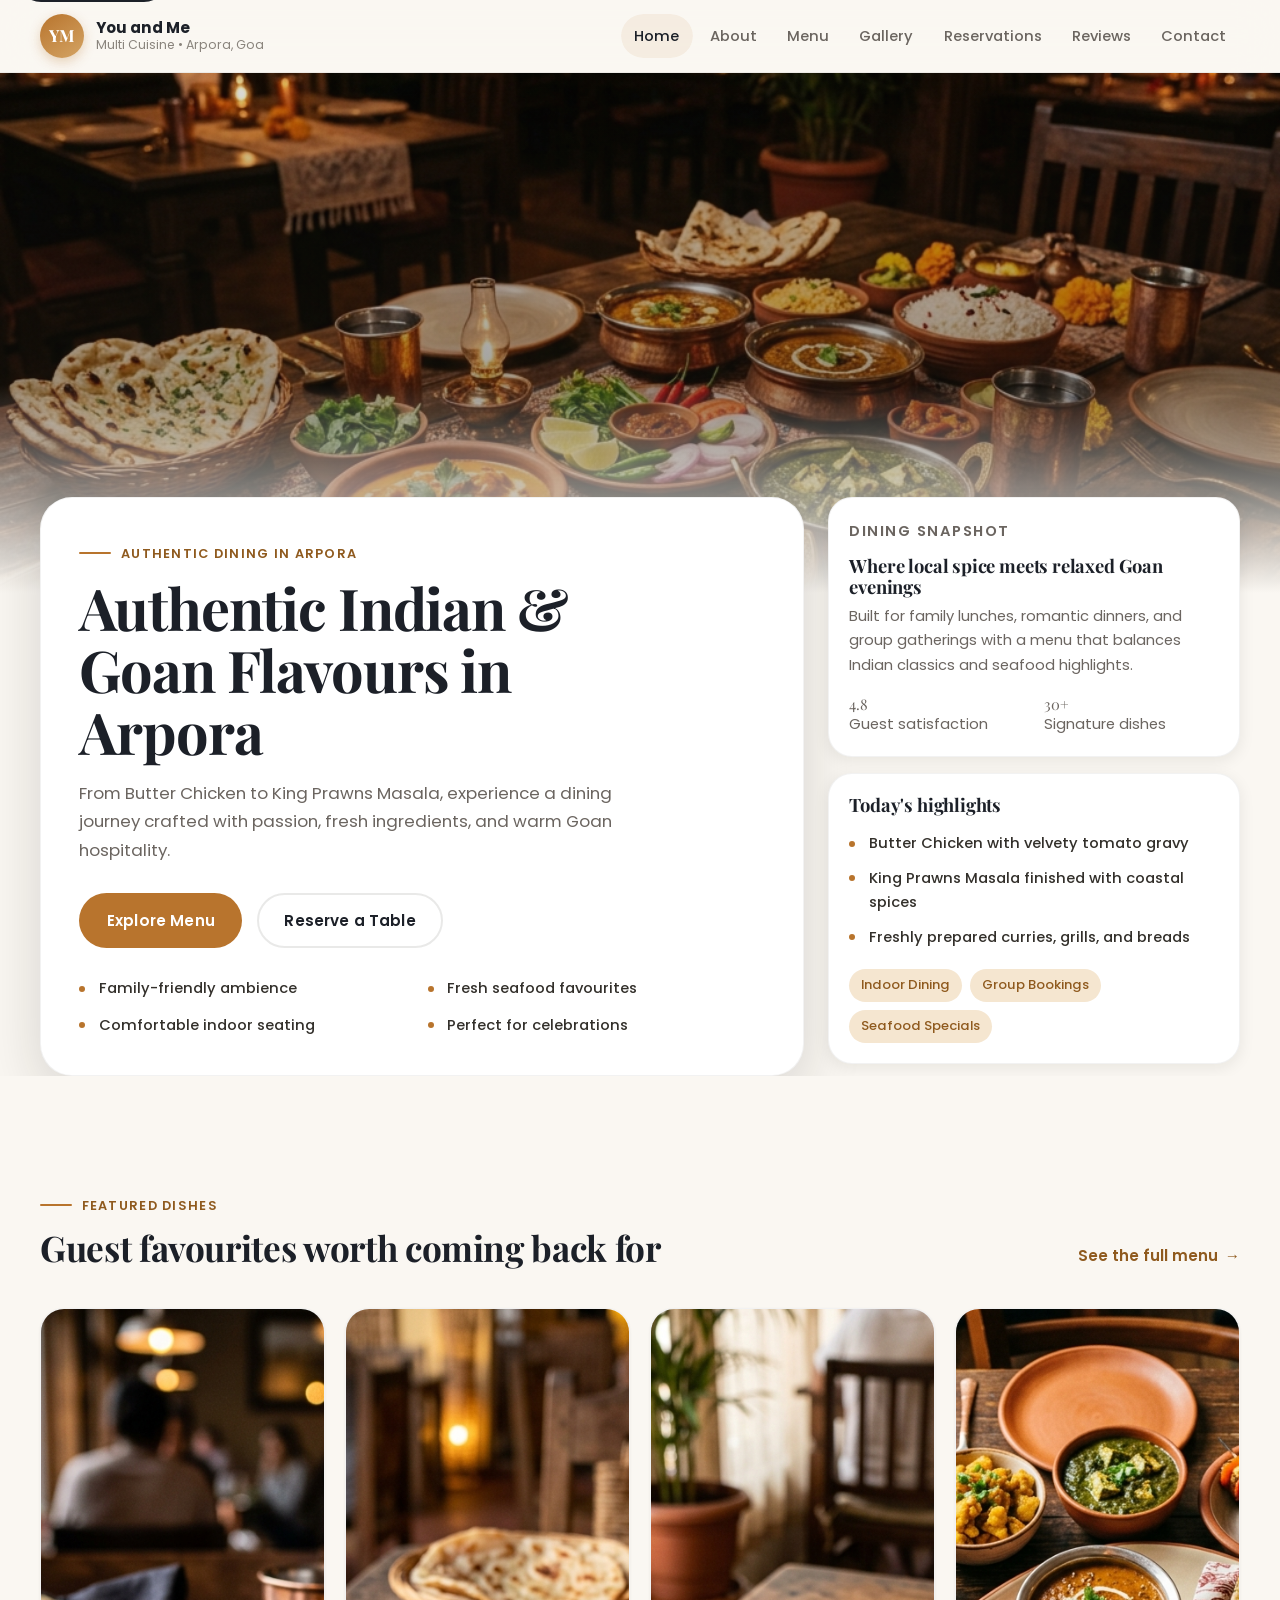
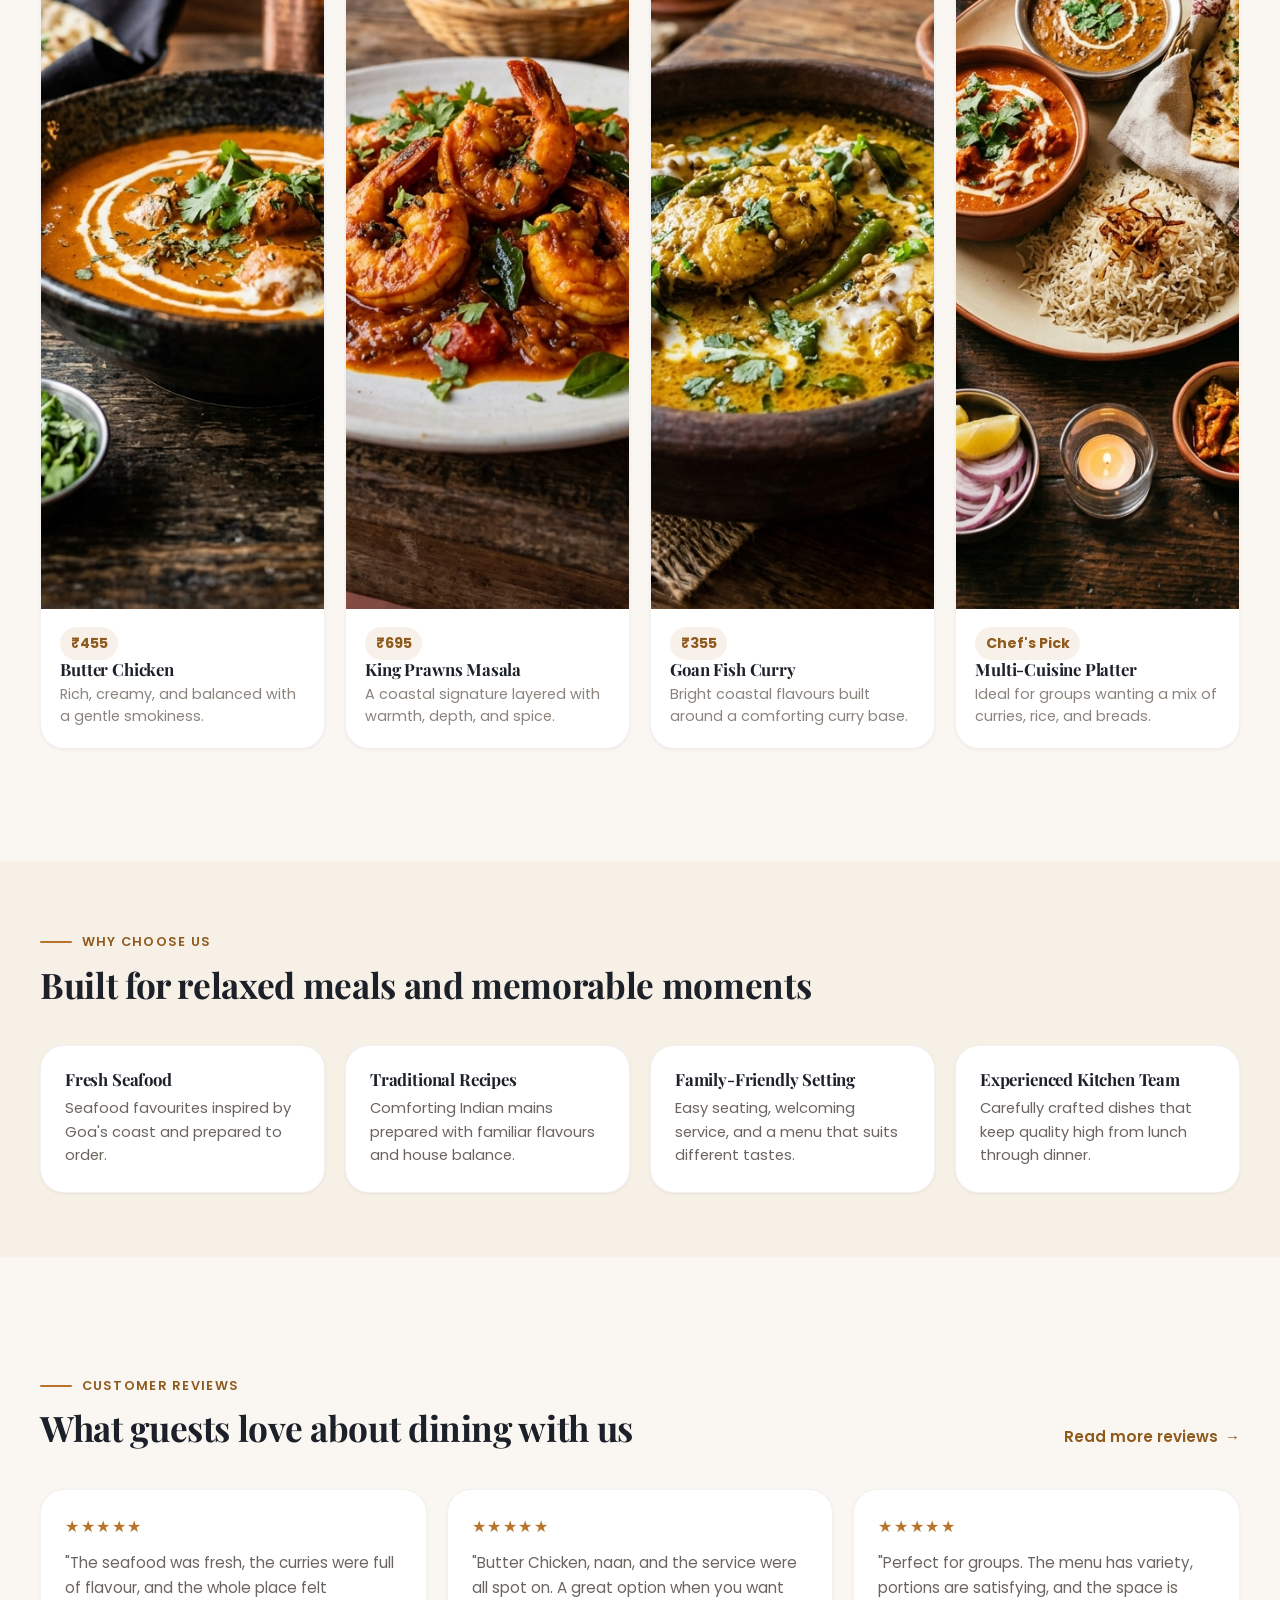
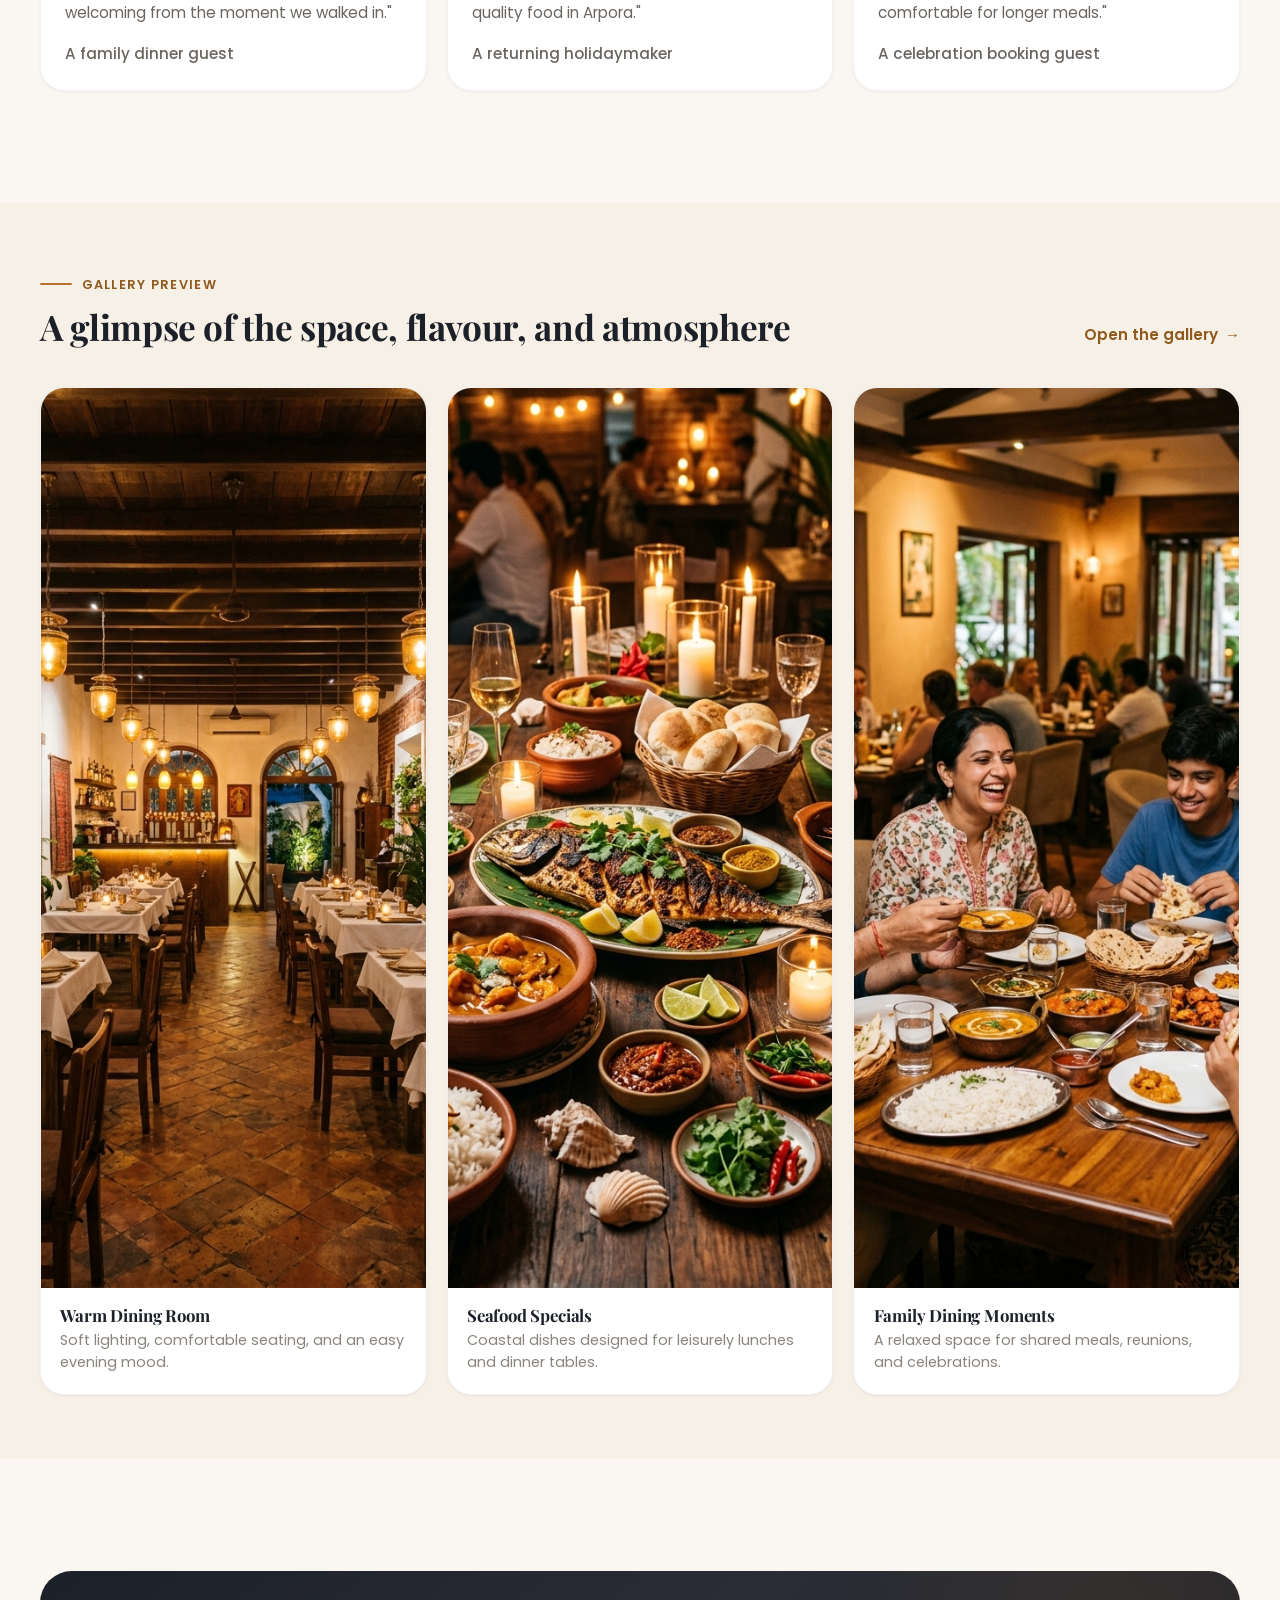
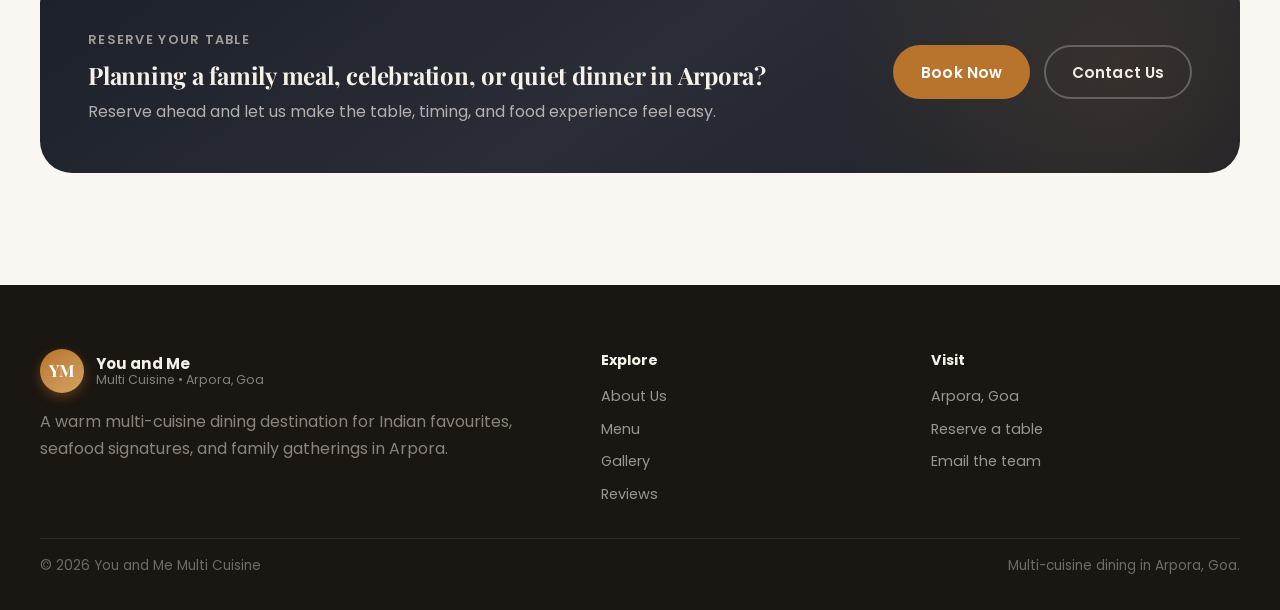
==== index.html @ 346e58ed "push" ====
<!DOCTYPE html>
<html lang="en">
  <head>
    <meta charset="UTF-8" />
    <meta name="viewport" content="width=device-width, initial-scale=1.0" />
    <title>You and Me Multi Cuisine | Authentic Indian &amp; Goan Flavours in Arpora</title>
    <meta
      name="description"
      content="Discover You and Me Multi Cuisine in Arpora, Goa for authentic Indian favourites, Goan seafood specials, family dining, and table reservations."
    />
    <meta
      name="keywords"
      content="You and Me Multi Cuisine, Arpora restaurant, Goa restaurant, Indian food in Arpora, Goan seafood, family dining Goa"
    />
    <link rel="icon" href="assets/favicon.svg" type="image/svg+xml" />
    <link rel="preconnect" href="https://fonts.googleapis.com" />
    <link rel="preconnect" href="https://fonts.gstatic.com" crossorigin />
    <link
      href="https://fonts.googleapis.com/css2?family=Playfair+Display:wght@600;700&family=Poppins:wght@400;500;600;700&display=swap"
      rel="stylesheet"
    />
    <link rel="stylesheet" href="styles.css" />
    <script defer src="script.js"></script>
    <script type="application/ld+json">
      {
        "@context": "https://schema.org",
        "@type": "Restaurant",
        "name": "You and Me Multi Cuisine",
        "servesCuisine": ["Indian", "Goan", "Seafood", "Multi Cuisine"],
        "address": {
          "@type": "PostalAddress",
          "addressLocality": "Arpora",
          "addressRegion": "Goa",
          "addressCountry": "IN"
        },
        "acceptsReservations": true,
        "priceRange": "₹₹",
        "description": "Family-friendly restaurant in Arpora serving Indian classics, Goan seafood, and comforting multi-cuisine favourites."
      }
    </script>
  </head>
  <body class="loading">
    <a class="skip-link" href="#main-content">Skip to content</a>
    <header class="site-header">
      <div class="shell nav-shell">
        <a class="brand" href="index.html" aria-label="You and Me Multi Cuisine home">
          <span class="brand-mark">YM</span>
          <span class="brand-copy">
            <strong>You and Me</strong>
            <small>Multi Cuisine • Arpora, Goa</small>
          </span>
        </a>
        <button
          class="mobile-toggle"
          type="button"
          data-mobile-toggle
          aria-expanded="false"
          aria-controls="site-nav"
        >
          <span></span>
          <span></span>
          <span></span>
          <span class="sr-only">Toggle menu</span>
        </button>
        <nav class="site-nav" id="site-nav" data-site-nav aria-label="Primary">
          <a href="index.html">Home</a>
          <a href="about.html">About</a>
          <a href="menu.html">Menu</a>
          <a href="gallery.html">Gallery</a>
          <a href="reservations.html">Reservations</a>
          <a href="reviews.html">Reviews</a>
          <a href="contact.html">Contact</a>
        </nav>
      </div>
    </header>

    <main id="main-content">
      <section class="hero">
        <div class="hero-bg">
          <img
            src="assets/images/hero-bg.png"
            alt="Beautifully arranged Indian dishes on a warm restaurant table"
            width="1600"
            height="800"
          />
        </div>
        <div class="hero-content">
          <div class="shell hero-grid">
            <div class="hero-panel reveal">
              <div class="hero-copy">
                <p class="eyebrow">Authentic Dining in Arpora</p>
                <h1>Authentic Indian &amp; Goan Flavours in Arpora</h1>
                <p class="lead">
                  From Butter Chicken to King Prawns Masala, experience a dining journey crafted
                  with passion, fresh ingredients, and warm Goan hospitality.
                </p>
                <div class="btn-row hero-actions">
                  <a class="btn" href="menu.html">Explore Menu</a>
                  <a class="btn btn-secondary" href="reservations.html">Reserve a Table</a>
                </div>
                <ul class="hero-points">
                  <li>Family-friendly ambience</li>
                  <li>Fresh seafood favourites</li>
                  <li>Comfortable indoor seating</li>
                  <li>Perfect for celebrations</li>
                </ul>
              </div>
            </div>

            <div class="hero-side">
              <article class="kicker-card reveal">
                <p class="eyebrow">Dining Snapshot</p>
                <h2>Where local spice meets relaxed Goan evenings</h2>
                <p>
                  Built for family lunches, romantic dinners, and group gatherings with a menu that
                  balances Indian classics and seafood highlights.
                </p>
                <div class="kicker-grid" style="margin-top: 1.25rem">
                  <div>
                    <p class="stat-value">4.8</p>
                    <p class="muted">Guest satisfaction</p>
                  </div>
                  <div>
                    <p class="stat-value">30+</p>
                    <p class="muted">Signature dishes</p>
                  </div>
                </div>
              </article>

              <article class="info-card reveal">
                <h2>Today's highlights</h2>
                <ul class="mini-list">
                  <li>Butter Chicken with velvety tomato gravy</li>
                  <li>King Prawns Masala finished with coastal spices</li>
                  <li>Freshly prepared curries, grills, and breads</li>
                </ul>
                <div class="tag-row" style="margin-top: 1.25rem">
                  <span class="tag">Indoor Dining</span>
                  <span class="tag">Group Bookings</span>
                  <span class="tag">Seafood Specials</span>
                </div>
              </article>
            </div>
          </div>
        </div>
      </section>

      <section class="section">
        <div class="shell">
          <div class="section-head">
            <div>
              <p class="eyebrow">Featured Dishes</p>
              <h2>Guest favourites worth coming back for</h2>
            </div>
            <a class="btn-text" href="menu.html">See the full menu</a>
          </div>
          <div class="card-grid four-up">
            <article class="preview-card reveal">
              <img
                src="assets/images/butter-chicken.png"
                alt="Butter Chicken served in a dark bowl with cream garnish"
                width="1200"
                height="900"
              />
              <div class="preview-card-copy">
                <div class="tag-row">
                  <span class="price-tag">₹455</span>
                </div>
                <h3>Butter Chicken</h3>
                <p class="muted">Rich, creamy, and balanced with a gentle smokiness.</p>
              </div>
            </article>
            <article class="preview-card reveal">
              <img
                src="assets/images/king-prawns.png"
                alt="King Prawns Masala on a white ceramic plate"
                width="1200"
                height="900"
                loading="lazy"
              />
              <div class="preview-card-copy">
                <div class="tag-row">
                  <span class="price-tag">₹695</span>
                </div>
                <h3>King Prawns Masala</h3>
                <p class="muted">A coastal signature layered with warmth, depth, and spice.</p>
              </div>
            </article>
            <article class="preview-card reveal">
              <img
                src="assets/images/goan-fish-curry.png"
                alt="Goan Fish Curry in a traditional clay bowl"
                width="1200"
                height="900"
                loading="lazy"
              />
              <div class="preview-card-copy">
                <div class="tag-row">
                  <span class="price-tag">₹355</span>
                </div>
                <h3>Goan Fish Curry</h3>
                <p class="muted">Bright coastal flavours built around a comforting curry base.</p>
              </div>
            </article>
            <article class="preview-card reveal">
              <img
                src="assets/images/chef-special.png"
                alt="Multi-cuisine platter with various curry dishes and naan"
                width="1200"
                height="900"
                loading="lazy"
              />
              <div class="preview-card-copy">
                <div class="tag-row">
                  <span class="price-tag">Chef's Pick</span>
                </div>
                <h3>Multi-Cuisine Platter</h3>
                <p class="muted">Ideal for groups wanting a mix of curries, rice, and breads.</p>
              </div>
            </article>
          </div>
        </div>
      </section>

      <section class="section-tight" style="background: var(--color-surface-warm)">
        <div class="shell">
          <div class="section-head">
            <div>
              <p class="eyebrow">Why Choose Us</p>
              <h2>Built for relaxed meals and memorable moments</h2>
            </div>
          </div>
          <div class="card-grid four-up">
            <article class="feature-card reveal">
              <h3>Fresh Seafood</h3>
              <p>Seafood favourites inspired by Goa's coast and prepared to order.</p>
            </article>
            <article class="feature-card reveal">
              <h3>Traditional Recipes</h3>
              <p>Comforting Indian mains prepared with familiar flavours and house balance.</p>
            </article>
            <article class="feature-card reveal">
              <h3>Family-Friendly Setting</h3>
              <p>Easy seating, welcoming service, and a menu that suits different tastes.</p>
            </article>
            <article class="feature-card reveal">
              <h3>Experienced Kitchen Team</h3>
              <p>Carefully crafted dishes that keep quality high from lunch through dinner.</p>
            </article>
          </div>
        </div>
      </section>

      <section class="section">
        <div class="shell">
          <div class="section-head">
            <div>
              <p class="eyebrow">Customer Reviews</p>
              <h2>What guests love about dining with us</h2>
            </div>
            <a class="btn-text" href="reviews.html">Read more reviews</a>
          </div>
          <div class="review-grid">
            <article class="review-card reveal">
              <div class="review-stars" aria-label="5 out of 5 stars">★★★★★</div>
              <p>
                "The seafood was fresh, the curries were full of flavour, and the whole place felt
                welcoming from the moment we walked in."
              </p>
              <p class="meta-line" style="margin-top: 1rem">A family dinner guest</p>
            </article>
            <article class="review-card reveal">
              <div class="review-stars" aria-label="5 out of 5 stars">★★★★★</div>
              <p>
                "Butter Chicken, naan, and the service were all spot on. A great option when you
                want quality food in Arpora."
              </p>
              <p class="meta-line" style="margin-top: 1rem">A returning holidaymaker</p>
            </article>
            <article class="review-card reveal">
              <div class="review-stars" aria-label="5 out of 5 stars">★★★★★</div>
              <p>
                "Perfect for groups. The menu has variety, portions are satisfying, and the space
                is comfortable for longer meals."
              </p>
              <p class="meta-line" style="margin-top: 1rem">A celebration booking guest</p>
            </article>
          </div>
        </div>
      </section>

      <section class="section-tight" style="background: var(--color-surface-warm)">
        <div class="shell">
          <div class="section-head">
            <div>
              <p class="eyebrow">Gallery Preview</p>
              <h2>A glimpse of the space, flavour, and atmosphere</h2>
            </div>
            <a class="btn-text" href="gallery.html">Open the gallery</a>
          </div>
          <div class="gallery-preview-grid card-grid three-up">
            <article class="preview-card reveal">
              <img
                src="assets/images/dining-room.png"
                alt="Warm restaurant interior with amber lighting"
                width="1200"
                height="900"
                loading="lazy"
              />
              <div class="preview-card-copy">
                <h3>Warm Dining Room</h3>
                <p class="muted">Soft lighting, comfortable seating, and an easy evening mood.</p>
              </div>
            </article>
            <article class="preview-card reveal">
              <img
                src="assets/images/seafood-night.png"
                alt="Luxurious seafood dinner spread"
                width="1200"
                height="900"
                loading="lazy"
              />
              <div class="preview-card-copy">
                <h3>Seafood Specials</h3>
                <p class="muted">Coastal dishes designed for leisurely lunches and dinner tables.</p>
              </div>
            </article>
            <article class="preview-card reveal">
              <img
                src="assets/images/family-table.png"
                alt="Family enjoying a meal together at the restaurant"
                width="1200"
                height="900"
                loading="lazy"
              />
              <div class="preview-card-copy">
                <h3>Family Dining Moments</h3>
                <p class="muted">A relaxed space for shared meals, reunions, and celebrations.</p>
              </div>
            </article>
          </div>
        </div>
      </section>

      <section class="section">
        <div class="shell">
          <div class="cta-banner reveal">
            <div class="cta-layout">
              <div>
                <p class="eyebrow" style="color: rgba(245, 240, 232, 0.6)">Reserve Your Table</p>
                <h2>
                  Planning a family meal, celebration, or quiet dinner in Arpora?
                </h2>
                <p>
                  Reserve ahead and let us make the table, timing, and food experience feel easy.
                </p>
              </div>
              <div class="btn-row">
                <a class="btn" href="reservations.html">Book Now</a>
                <a class="btn btn-secondary" href="contact.html">Contact Us</a>
              </div>
            </div>
          </div>
        </div>
      </section>
    </main>

    <footer class="site-footer">
      <div class="shell">
        <div class="footer-grid">
          <div>
            <a class="brand" href="index.html">
              <span class="brand-mark">YM</span>
              <span class="brand-copy">
                <strong>You and Me</strong>
                <small>Multi Cuisine • Arpora, Goa</small>
              </span>
            </a>
            <p class="muted" style="margin-top: 1rem; max-width: 50ch">
              A warm multi-cuisine dining destination for Indian favourites, seafood signatures,
              and family gatherings in Arpora.
            </p>
          </div>
          <div class="footer-links">
            <strong>Explore</strong>
            <a href="about.html">About Us</a>
            <a href="menu.html">Menu</a>
            <a href="gallery.html">Gallery</a>
            <a href="reviews.html">Reviews</a>
          </div>
          <div class="footer-contact">
            <strong>Visit</strong>
            <a href="contact.html">Arpora, Goa</a>
            <a href="reservations.html">Reserve a table</a>
            <a href="mailto:reservations@youandmemulticuisine.com">Email the team</a>
          </div>
        </div>
        <div class="footer-bottom">
          <span>© <span data-year></span> You and Me Multi Cuisine</span>
          <span>Multi-cuisine dining in Arpora, Goa.</span>
        </div>
      </div>
    </footer>
  </body>
</html>
---- styles.css ----
/* ===================================================================
   You and Me Multi Cuisine — Restaurant Website Styles
   Natural, warm, professional design for a Goan restaurant
   =================================================================== */

:root {
  /* Warm, organic color palette */
  --color-primary: #b8742d;
  --color-primary-deep: #8f5a1e;
  --color-primary-light: #d4a464;
  --color-secondary: #1c2028;
  --color-accent: #f5e6d0;
  --color-background: #faf7f2;
  --color-surface: #ffffff;
  --color-surface-warm: #f7f0e6;
  --color-surface-dark: #1a1611;
  --color-text: #33302b;
  --color-text-light: #6b6560;
  --color-muted: #8a847d;
  --color-border: rgba(45, 40, 35, 0.1);
  --color-border-light: rgba(45, 40, 35, 0.06);

  /* Shadows with warmth */
  --shadow-sm: 0 1px 3px rgba(26, 22, 17, 0.06);
  --shadow-md: 0 4px 16px rgba(26, 22, 17, 0.08);
  --shadow-lg: 0 12px 40px rgba(26, 22, 17, 0.12);
  --shadow-xl: 0 20px 60px rgba(26, 22, 17, 0.16);

  /* Radii — softer, more natural */
  --radius-sm: 10px;
  --radius-md: 16px;
  --radius-lg: 24px;
  --radius-xl: 32px;
  --radius-pill: 999px;

  /* Spacing scale */
  --max-width: 1200px;
  --space-xs: 0.25rem;
  --space-sm: 0.5rem;
  --space-md: 1rem;
  --space-lg: 1.5rem;
  --space-xl: 2rem;
  --space-2xl: 3rem;
  --space-3xl: 4rem;
  --space-4xl: 5.5rem;
  --space-5xl: 7rem;

  --transition: 200ms ease;
  --transition-slow: 350ms ease;
}

/* ===================== RESET ===================== */
*,
*::before,
*::after {
  box-sizing: border-box;
}

html {
  scroll-behavior: smooth;
}

body {
  margin: 0;
  min-height: 100dvh;
  background: var(--color-background);
  color: var(--color-text);
  font-family: "Poppins", sans-serif;
  font-size: 16px;
  line-height: 1.65;
  -webkit-font-smoothing: antialiased;
  transition: opacity 300ms ease, transform 300ms ease;
}

body.loading {
  opacity: 0;
  transform: translateY(6px);
}

body.nav-open {
  overflow: hidden;
}

img {
  display: block;
  max-width: 100%;
}

a {
  color: inherit;
  text-decoration: none;
}

button,
input,
select,
textarea {
  font: inherit;
}

button {
  border: 0;
  background: none;
  cursor: pointer;
}

textarea {
  resize: vertical;
}

h1, h2, h3, h4, h5, h6 {
  margin: 0;
  font-family: "Playfair Display", serif;
  line-height: 1.15;
  letter-spacing: -0.01em;
  color: var(--color-secondary);
}

p {
  margin: 0;
}

:focus-visible {
  outline: 2px solid var(--color-primary);
  outline-offset: 3px;
}

/* ===================== UTILITIES ===================== */
.skip-link {
  position: absolute;
  top: -3rem;
  left: 1rem;
  z-index: 2000;
  padding: 0.75rem 1rem;
  border-radius: var(--radius-pill);
  background: var(--color-secondary);
  color: #fff;
  transition: top var(--transition);
}

.skip-link:focus {
  top: 1rem;
}

.shell {
  width: min(calc(100% - 2.5rem), var(--max-width));
  margin: 0 auto;
}

.section {
  padding: var(--space-5xl) 0;
}

.section-tight {
  padding: var(--space-3xl) 0;
}

/* Alternate warm background for rhythm */
.section-warm {
  background: var(--color-surface-warm);
}

.section-dark {
  background: var(--color-surface-dark);
  color: #f0ebe4;
}

.section-dark h2,
.section-dark h3 {
  color: #f5f0e8;
}

.section-dark .muted {
  color: rgba(240, 235, 228, 0.65);
}

.section-head {
  display: flex;
  align-items: end;
  justify-content: space-between;
  gap: 1rem;
  margin-bottom: 2.5rem;
}

.section-head h2,
.section-head h1,
.section-head h3 {
  font-size: clamp(1.6rem, 3vw, 2.2rem);
}

.muted {
  color: var(--color-muted);
}

.sr-only {
  position: absolute;
  width: 1px;
  height: 1px;
  padding: 0;
  margin: -1px;
  overflow: hidden;
  clip: rect(0, 0, 0, 0);
  white-space: nowrap;
  border: 0;
}

/* ===================== EYEBROW ===================== */
.eyebrow {
  display: inline-block;
  margin: 0 0 0.75rem;
  color: var(--color-primary-deep);
  font-family: "Poppins", sans-serif;
  font-size: 0.8rem;
  font-weight: 600;
  letter-spacing: 0.1em;
  text-transform: uppercase;
}

/* Only hero and section heads get the line */
.hero-copy .eyebrow,
.page-copy .eyebrow,
.section-head .eyebrow {
  display: inline-flex;
  align-items: center;
  gap: 0.6rem;
}

.hero-copy .eyebrow::before,
.page-copy .eyebrow::before,
.section-head .eyebrow::before {
  content: "";
  width: 2rem;
  height: 2px;
  background: var(--color-primary);
  border-radius: 2px;
}

/* ===================== BUTTONS ===================== */
.btn-row {
  display: flex;
  flex-wrap: wrap;
  gap: 0.9rem;
}

.btn {
  display: inline-flex;
  align-items: center;
  justify-content: center;
  min-height: 48px;
  padding: 0.8rem 1.6rem;
  border: 2px solid transparent;
  border-radius: var(--radius-pill);
  background: var(--color-primary);
  color: #fff;
  font-weight: 600;
  font-size: 0.95rem;
  letter-spacing: 0.01em;
  position: relative;
  overflow: hidden;
  transition:
    transform var(--transition),
    background var(--transition),
    border-color var(--transition),
    box-shadow var(--transition);
}

.btn::after {
  content: '';
  position: absolute;
  top: 50%;
  left: 50%;
  width: 300%;
  height: 300%;
  background: rgba(255, 255, 255, 0.2);
  transform: translate(-50%, -50%) scale(0);
  border-radius: 50%;
  transition: transform 0.5s ease;
}

.btn:hover::after,
.btn:focus-visible::after {
  transform: translate(-50%, -50%) scale(1);
}

.btn:hover,
.btn:focus-visible {
  transform: translateY(-3px) scale(1.02);
  background: var(--color-primary-deep);
  box-shadow: 0 8px 24px rgba(184, 116, 45, 0.4);
}

.btn-secondary {
  background: transparent;
  color: var(--color-secondary);
  border-color: var(--color-border);
}

.btn-secondary:hover,
.btn-secondary:focus-visible {
  background: var(--color-surface);
  border-color: var(--color-primary-light);
  box-shadow: var(--shadow-md);
}

/* Dark-section button variant */
.section-dark .btn-secondary,
.cta-banner .btn-secondary {
  border-color: rgba(255, 255, 255, 0.25);
  color: #f0ebe4;
}

.cta-banner .btn-secondary:hover {
  background: rgba(255, 255, 255, 0.1);
  border-color: rgba(255, 255, 255, 0.4);
}

.btn-text {
  display: inline-flex;
  align-items: center;
  gap: 0.4rem;
  color: var(--color-primary-deep);
  font-weight: 600;
  font-size: 0.95rem;
}

.btn-text::after {
  content: "→";
  transition: transform var(--transition);
}

.btn-text:hover::after,
.btn-text:focus-visible::after {
  transform: translateX(4px);
}

/* ===================== CARDS ===================== */
/* Clean white card — used by default */
.card {
  border: 1px solid var(--color-border-light);
  border-radius: var(--radius-lg);
  background: var(--color-surface);
  box-shadow: var(--shadow-sm);
  transition: box-shadow var(--transition-slow), transform var(--transition);
}

.card:hover {
  box-shadow: var(--shadow-md);
}

/* Glass card — only for hero side, CTA, and special sections */
.glass-card {
  border: 1px solid rgba(255, 255, 255, 0.5);
  border-radius: var(--radius-lg);
  background: rgba(255, 255, 255, 0.7);
  backdrop-filter: blur(12px);
  box-shadow: var(--shadow-sm);
}

/* ===================== HEADER ===================== */
.site-header {
  position: sticky;
  top: 0;
  z-index: 1000;
  border-bottom: 1px solid var(--color-border-light);
  background: rgba(250, 247, 242, 0.88);
  backdrop-filter: blur(20px);
}

.nav-shell {
  display: flex;
  align-items: center;
  justify-content: space-between;
  gap: 1rem;
  min-height: 72px;
}

.brand {
  display: inline-flex;
  align-items: center;
  gap: 0.75rem;
}

@keyframes floatMark {
  0%, 100% { transform: translateY(0) rotate(0deg); }
  50% { transform: translateY(-3px) rotate(3deg); }
}

.brand-mark {
  display: grid;
  place-items: center;
  width: 2.75rem;
  height: 2.75rem;
  border-radius: 50%;
  background: linear-gradient(145deg, var(--color-primary), var(--color-primary-light));
  color: #fff;
  font-family: "Playfair Display", serif;
  font-size: 1.05rem;
  font-weight: 700;
  box-shadow: 0 4px 12px rgba(184, 116, 45, 0.3);
  transition: transform 0.4s cubic-bezier(0.175, 0.885, 0.32, 1.275);
}

.brand:hover .brand-mark {
  transform: scale(1.1) rotate(-5deg);
  animation: floatMark 2s ease-in-out infinite 0.4s;
}

.brand-copy {
  display: flex;
  flex-direction: column;
  line-height: 1.2;
}

.brand-copy strong {
  font-size: 0.95rem;
  color: var(--color-secondary);
}

.brand-copy small {
  color: var(--color-muted);
  font-size: 0.78rem;
}

.site-nav {
  display: flex;
  align-items: center;
  gap: 0.2rem;
}

.site-nav a {
  position: relative;
  min-height: 40px;
  padding: 0.6rem 0.85rem;
  border-radius: var(--radius-pill);
  color: var(--color-text-light);
  font-size: 0.92rem;
  font-weight: 500;
  transition:
    color var(--transition),
    background var(--transition);
  overflow: hidden;
  z-index: 1;
}

.site-nav a::before {
  content: '';
  position: absolute;
  bottom: 0;
  left: 0;
  width: 100%;
  height: 100%;
  background: rgba(184, 116, 45, 0.08);
  transform: scaleY(0);
  transform-origin: bottom;
  transition: transform 0.3s ease;
  z-index: -1;
  border-radius: var(--radius-pill);
}

.site-nav a:hover::before,
.site-nav a:focus-visible::before,
.site-nav a[aria-current="page"]::before {
  transform: scaleY(1);
}

.site-nav a:hover,
.site-nav a:focus-visible,
.site-nav a[aria-current="page"] {
  color: var(--color-secondary);
}

.mobile-toggle {
  display: none;
  flex-direction: column;
  justify-content: center;
  gap: 0.25rem;
  width: 44px;
  height: 44px;
  padding: 0.7rem;
  border-radius: var(--radius-sm);
  background: transparent;
}

.mobile-toggle span {
  display: block;
  width: 100%;
  height: 2px;
  border-radius: 999px;
  background: var(--color-secondary);
  transition: transform var(--transition), opacity var(--transition);
}

/* ===================== HERO ===================== */
.hero {
  position: relative;
  padding: 0;
  overflow: hidden;
}

@keyframes slowZoom {
  0% { transform: scale(1); }
  100% { transform: scale(1.15); }
}

.hero-bg {
  position: relative;
  width: 100%;
  height: clamp(340px, 50vw, 520px);
  overflow: hidden;
}

.hero-bg img {
  width: 100%;
  height: 100%;
  object-fit: cover;
  animation: slowZoom 25s infinite alternate ease-in-out;
}

.hero-bg::after {
  content: "";
  position: absolute;
  inset: 0;
  background: linear-gradient(
    to bottom,
    rgba(26, 22, 17, 0.15) 0%,
    rgba(26, 22, 17, 0.4) 60%,
    rgba(250, 247, 242, 1) 100%
  );
}

.hero-content {
  position: relative;
  z-index: 2;
  margin-top: -6rem;
}

.hero-grid {
  display: grid;
  grid-template-columns: minmax(0, 1.3fr) minmax(300px, 0.7fr);
  gap: 1.5rem;
  align-items: start;
}

.hero-panel {
  background: var(--color-surface);
  border-radius: var(--radius-xl);
  padding: clamp(1.5rem, 3vw, 2.5rem);
  box-shadow: var(--shadow-xl);
  border: 1px solid var(--color-border-light);
}

.hero-copy h1 {
  max-width: 14ch;
  font-size: clamp(2.4rem, 4.5vw, 3.8rem);
  line-height: 1.08;
  letter-spacing: -0.02em;
}

.hero-copy .lead {
  max-width: 52ch;
  margin-top: 1rem;
  color: var(--color-text-light);
  font-size: 1.05rem;
  line-height: 1.7;
}

.hero-actions {
  margin-top: 1.8rem;
}

.hero-points {
  display: grid;
  grid-template-columns: repeat(2, minmax(0, 1fr));
  gap: 0.75rem;
  padding: 0;
  margin: 1.8rem 0 0;
  list-style: none;
}

.hero-points li {
  position: relative;
  padding-left: 1.2rem;
  color: var(--color-text);
  font-size: 0.92rem;
  font-weight: 500;
}

.hero-points li::before {
  content: "";
  position: absolute;
  top: 0.6rem;
  left: 0;
  width: 6px;
  height: 6px;
  border-radius: 50%;
  background: var(--color-primary);
}

.hero-side {
  display: grid;
  gap: 1rem;
}

.kicker-card,
.info-card {
  padding: 1.25rem;
  border-radius: var(--radius-lg);
  background: var(--color-surface);
  border: 1px solid var(--color-border-light);
  box-shadow: var(--shadow-md);
}

.kicker-card h2,
.info-card h2 {
  font-size: 1.15rem;
  margin-bottom: 0.4rem;
}

.kicker-card p,
.info-card p {
  color: var(--color-text-light);
  font-size: 0.92rem;
}

.kicker-grid {
  display: grid;
  grid-template-columns: repeat(2, minmax(0, 1fr));
  gap: 0.75rem;
}

.stat-value {
  margin: 0;
  font-family: "Playfair Display", serif;
  font-size: clamp(2rem, 3.5vw, 2.8rem);
  line-height: 1;
  color: var(--color-primary-deep);
}

.mini-list {
  display: grid;
  gap: 0.65rem;
  padding: 0;
  margin: 1rem 0 0;
  list-style: none;
}

.mini-list li {
  position: relative;
  padding-left: 1.2rem;
  color: var(--color-text);
  font-size: 0.92rem;
  font-weight: 500;
}

.mini-list li::before {
  content: "";
  position: absolute;
  top: 0.6rem;
  left: 0;
  width: 6px;
  height: 6px;
  border-radius: 50%;
  background: var(--color-primary);
}

.tag-row {
  display: flex;
  flex-wrap: wrap;
  gap: 0.5rem;
}

.tag {
  display: inline-flex;
  align-items: center;
  padding: 0.35rem 0.75rem;
  border-radius: var(--radius-pill);
  background: var(--color-accent);
  color: var(--color-primary-deep);
  font-size: 0.82rem;
  font-weight: 500;
}

/* ===================== PAGE HERO ===================== */
.page-hero {
  padding: 2rem 0 1.5rem;
}

.page-hero-panel {
  padding: clamp(1.8rem, 3vw, 2.5rem);
  border-radius: var(--radius-xl);
  background: linear-gradient(
    135deg,
    var(--color-surface-warm) 0%,
    var(--color-accent) 100%
  );
  border: 1px solid var(--color-border-light);
}

.page-copy h1,
.hero-copy h1 {
  font-family: "Playfair Display", serif;
}

.page-copy h1 {
  font-size: clamp(1.8rem, 4vw, 2.8rem);
  max-width: 22ch;
}

.page-copy .lead {
  color: var(--color-text-light);
  line-height: 1.7;
}

/* ===================== GRIDS ===================== */
.card-grid,
.review-grid,
.gallery-grid,
.stats-grid,
.menu-grid,
.detail-grid,
.category-grid,
.highlights-grid,
.contact-grid,
.kicker-grid,
.footer-grid {
  display: grid;
  gap: 1.25rem;
}

.card-grid.three-up,
.review-grid,
.gallery-preview-grid,
.contact-grid {
  grid-template-columns: repeat(3, minmax(0, 1fr));
}

.card-grid.four-up,
.stats-grid {
  grid-template-columns: repeat(4, minmax(0, 1fr));
}

.menu-grid {
  grid-template-columns: repeat(2, minmax(0, 1fr));
}

.detail-grid {
  grid-template-columns: repeat(2, minmax(0, 1fr));
}

.gallery-grid {
  grid-template-columns: repeat(12, minmax(0, 1fr));
  grid-auto-flow: dense;
}

/* ===================== PREVIEW CARDS ===================== */
.preview-card {
  overflow: hidden;
  border-radius: var(--radius-lg);
  background: var(--color-surface);
  border: 1px solid var(--color-border-light);
  box-shadow: var(--shadow-sm);
  transition: box-shadow 0.4s cubic-bezier(0.175, 0.885, 0.32, 1.275), transform 0.4s cubic-bezier(0.175, 0.885, 0.32, 1.275);
}

.preview-card:hover {
  box-shadow: var(--shadow-xl);
  transform: translateY(-8px) scale(1.02);
}

.preview-card img {
  aspect-ratio: 4 / 3;
  object-fit: cover;
  transition: transform 400ms ease;
}

.preview-card:hover img {
  transform: scale(1.04);
}

.preview-card-copy {
  padding: 1.1rem 1.2rem 1.3rem;
}

.preview-card-copy h3 {
  font-size: 1.05rem;
  margin-bottom: 0.3rem;
}

.preview-card-copy .muted {
  font-size: 0.9rem;
  line-height: 1.5;
}

.price-tag {
  display: inline-flex;
  align-items: center;
  padding: 0.3rem 0.65rem;
  border-radius: var(--radius-pill);
  background: rgba(184, 116, 45, 0.1);
  color: var(--color-primary-deep);
  font-size: 0.88rem;
  font-weight: 700;
}

/* ===================== FEATURE CARDS ===================== */
.feature-card {
  padding: 1.5rem;
  border-radius: var(--radius-lg);
  background: var(--color-surface);
  border: 1px solid var(--color-border-light);
  box-shadow: var(--shadow-sm);
  transition: box-shadow 0.4s ease, transform 0.4s ease;
}

.feature-card:hover {
  box-shadow: var(--shadow-lg);
  transform: translateY(-5px);
}

.feature-card h3 {
  font-size: 1.05rem;
  margin-bottom: 0.5rem;
}

.feature-card p {
  margin: 0;
  color: var(--color-text-light);
  font-size: 0.92rem;
  line-height: 1.6;
}

/* ===================== REVIEW CARDS ===================== */
.review-card {
  padding: 1.5rem;
  border-radius: var(--radius-lg);
  background: var(--color-surface);
  border: 1px solid var(--color-border-light);
  box-shadow: var(--shadow-sm);
}

.review-card p {
  margin: 0;
  color: var(--color-text-light);
  font-size: 0.95rem;
  line-height: 1.65;
}

.review-stars {
  margin-bottom: 0.6rem;
  color: var(--color-primary);
  font-size: 1rem;
  letter-spacing: 0.1em;
}

.meta-line {
  color: var(--color-muted);
  font-size: 0.85rem;
  font-weight: 500;
}

/* Quote card for reviews page */
.quote-card {
  padding: 1.5rem;
  border-radius: var(--radius-lg);
  background: var(--color-surface);
  border: 1px solid var(--color-border-light);
  box-shadow: var(--shadow-sm);
}

.quote-card h3 {
  font-size: 1.05rem;
  margin-bottom: 0.5rem;
}

.quote-card p {
  margin: 0;
  color: var(--color-text-light);
  font-size: 0.93rem;
  line-height: 1.65;
}

.quote-mark {
  display: inline-block;
  margin-bottom: 0.5rem;
  color: var(--color-primary);
  font-family: "Playfair Display", serif;
  font-size: 2.2rem;
  line-height: 0.9;
}

/* ===================== STAT CARDS ===================== */
.stat-card {
  padding: 1.5rem;
  border-radius: var(--radius-lg);
  background: var(--color-surface);
  border: 1px solid var(--color-border-light);
  box-shadow: var(--shadow-sm);
}

.stat-card p {
  margin: 0;
  color: var(--color-text-light);
  font-size: 0.92rem;
}

/* ===================== CATEGORY / BOOKING / CONTACT CARDS ===================== */
.category-card,
.booking-card,
.contact-card {
  padding: 1.5rem;
  border-radius: var(--radius-lg);
  background: var(--color-surface);
  border: 1px solid var(--color-border-light);
  box-shadow: var(--shadow-sm);
}

.category-card h3,
.booking-card h3,
.contact-card h3 {
  font-size: 1.05rem;
  margin-bottom: 0.5rem;
}

.category-card p,
.booking-card p,
.contact-card p {
  margin: 0;
  color: var(--color-text-light);
  font-size: 0.92rem;
  line-height: 1.6;
}

/* ===================== GALLERY ===================== */
.gallery-card {
  grid-column: span 4;
  overflow: hidden;
  padding: 0;
  border-radius: var(--radius-lg);
  background: var(--color-surface);
  border: 1px solid var(--color-border-light);
  box-shadow: var(--shadow-sm);
  transition: box-shadow var(--transition-slow), transform var(--transition);
}

.gallery-card:hover {
  box-shadow: var(--shadow-lg);
  transform: translateY(-2px);
}

.gallery-card.tall {
  grid-row: span 2;
}

.gallery-media {
  position: relative;
  overflow: hidden;
}

.gallery-media img,
.menu-thumb img,
.story-visual img {
  width: 100%;
  height: 100%;
  object-fit: cover;
}

.gallery-trigger {
  display: block;
  width: 100%;
  padding: 0;
  text-align: left;
}

.gallery-trigger:hover img,
.gallery-trigger:focus-visible img,
.menu-item-card:hover .menu-thumb img {
  transform: scale(1.04);
}

.gallery-trigger img,
.menu-thumb img,
.preview-card img {
  transition: transform 400ms ease;
}

.gallery-copy {
  padding: 1rem 1.2rem 1.2rem;
}

.gallery-copy h3 {
  font-size: 1rem;
  margin: 0.4rem 0 0.25rem;
}

.gallery-copy .muted {
  font-size: 0.88rem;
}

/* ===================== FILTERS ===================== */
.filter-row {
  display: flex;
  flex-wrap: wrap;
  gap: 0.5rem;
}

.filter-chip {
  display: inline-flex;
  align-items: center;
  justify-content: center;
  min-height: 38px;
  padding: 0.45rem 0.9rem;
  border: 1px solid var(--color-border);
  border-radius: var(--radius-pill);
  background: var(--color-surface);
  color: var(--color-text-light);
  font-size: 0.88rem;
  font-weight: 500;
  cursor: pointer;
  transition:
    background var(--transition),
    color var(--transition),
    border-color var(--transition),
    transform var(--transition);
}

.filter-chip[aria-pressed="true"] {
  background: var(--color-secondary);
  border-color: var(--color-secondary);
  color: #fff;
}

.filter-chip:hover:not([aria-pressed="true"]),
.filter-chip:focus-visible:not([aria-pressed="true"]) {
  border-color: var(--color-primary-light);
  transform: translateY(-1px);
}

/* ===================== MENU ===================== */
.menu-toolbar,
.gallery-toolbar,
.review-toolbar {
  display: flex;
  flex-wrap: wrap;
  align-items: center;
  justify-content: space-between;
  gap: 1rem;
  margin-bottom: 2rem;
}

.search-wrap {
  position: relative;
  flex: 1 1 300px;
}

.search-wrap label {
  display: block;
  margin-bottom: 0.4rem;
  color: var(--color-secondary);
  font-size: 0.9rem;
  font-weight: 600;
}

.search-wrap input,
.field input,
.field select,
.field textarea {
  width: 100%;
  min-height: 48px;
  padding: 0.75rem 1rem;
  border: 1px solid var(--color-border);
  border-radius: var(--radius-md);
  background: var(--color-surface);
  color: var(--color-text);
  font-size: 0.95rem;
  transition:
    border-color var(--transition),
    box-shadow var(--transition);
}

.field textarea {
  min-height: 140px;
}

.search-wrap input:focus,
.field input:focus,
.field select:focus,
.field textarea:focus {
  border-color: var(--color-primary);
  box-shadow: 0 0 0 3px rgba(184, 116, 45, 0.12);
  outline: none;
}

.menu-item-card {
  display: flex;
  gap: 1rem;
  align-items: center;
  padding: 1rem;
  border-radius: var(--radius-lg);
  background: var(--color-surface);
  border: 1px solid var(--color-border-light);
  box-shadow: var(--shadow-sm);
  transition: box-shadow var(--transition-slow);
}

.menu-item-card:hover {
  box-shadow: var(--shadow-md);
}

.menu-thumb {
  flex: 0 0 96px;
  width: 96px;
  height: 96px;
  overflow: hidden;
  border-radius: var(--radius-md);
}

.menu-thumb img {
  height: 100%;
}

.menu-copy {
  flex: 1;
}

.menu-copy h3 {
  font-size: 1rem;
  margin-bottom: 0.25rem;
}

.menu-copy p {
  margin: 0.2rem 0 0.55rem;
  color: var(--color-text-light);
  font-size: 0.88rem;
  line-height: 1.5;
}

.menu-section + .menu-section {
  margin-top: 2.5rem;
}

.menu-section-head {
  display: flex;
  align-items: center;
  justify-content: space-between;
  gap: 1rem;
  margin-bottom: 1rem;
}

.menu-section-head h2 {
  margin: 0;
  font-size: 1.4rem;
}

.empty-state {
  display: none;
  padding: 2rem;
  border-radius: var(--radius-lg);
  background: var(--color-surface-warm);
  color: var(--color-muted);
  text-align: center;
}

/* ===================== STORY / ABOUT LAYOUT ===================== */
.split-layout {
  display: grid;
  grid-template-columns: minmax(0, 1fr) minmax(0, 1fr);
  gap: 1.5rem;
}

.story-copy {
  padding: 1.5rem;
  border-radius: var(--radius-lg);
  background: var(--color-surface);
  border: 1px solid var(--color-border-light);
  box-shadow: var(--shadow-sm);
}

.story-copy h2 {
  font-size: 1.4rem;
  margin-bottom: 0.75rem;
}

.story-copy p {
  color: var(--color-text-light);
  line-height: 1.7;
  margin-top: 0.75rem;
}

.story-visual {
  padding: 1rem;
  border-radius: var(--radius-lg);
  background: var(--color-surface);
  border: 1px solid var(--color-border-light);
  box-shadow: var(--shadow-sm);
  overflow: hidden;
}

.story-visual img {
  aspect-ratio: 4 / 4.5;
  border-radius: var(--radius-md);
}

/* ===================== CTA BANNER ===================== */
.cta-banner {
  overflow: hidden;
  padding: clamp(2rem, 4vw, 3rem);
  border-radius: var(--radius-xl);
  background:
    linear-gradient(145deg, #1c2028 0%, #2a2d35 50%, #1c2028 100%);
  color: #f0ebe4;
  position: relative;
}

.cta-banner::before {
  content: "";
  position: absolute;
  top: -50%;
  right: -20%;
  width: 60%;
  height: 200%;
  background: radial-gradient(circle, rgba(184, 116, 45, 0.15) 0%, transparent 70%);
  pointer-events: none;
}

.cta-banner h2 {
  color: #f5f0e8;
  font-family: "Playfair Display", serif;
  margin: 0;
}

.cta-banner p {
  color: rgba(240, 235, 228, 0.7);
  margin-top: 0.6rem;
}

.cta-layout {
  display: grid;
  grid-template-columns: minmax(0, 1.2fr) auto;
  align-items: center;
  gap: 2rem;
  position: relative;
  z-index: 1;
}

/* ===================== FORMS ===================== */
.contact-layout {
  display: grid;
  grid-template-columns: minmax(0, 1fr) minmax(0, 1fr);
  align-items: start;
  gap: 1.5rem;
}

.form-panel,
.map-panel {
  padding: 1.5rem;
  border-radius: var(--radius-lg);
  background: var(--color-surface);
  border: 1px solid var(--color-border-light);
  box-shadow: var(--shadow-sm);
}

.form-grid {
  display: grid;
  gap: 1rem;
}

.form-grid.two-col {
  grid-template-columns: repeat(2, minmax(0, 1fr));
}

.field {
  display: grid;
  gap: 0.35rem;
}

.field label {
  color: var(--color-secondary);
  font-size: 0.9rem;
  font-weight: 600;
}

.field .helper {
  color: var(--color-muted);
  font-size: 0.82rem;
}

.form-status {
  min-height: 1.2rem;
  margin: 0.25rem 0 0;
  color: var(--color-primary-deep);
  font-size: 0.92rem;
  font-weight: 500;
}

.hours-list {
  display: grid;
  gap: 0.4rem;
  margin: 0;
}

.hours-list div {
  display: flex;
  justify-content: space-between;
  gap: 1rem;
  font-size: 0.92rem;
}

.map-frame {
  width: 100%;
  min-height: 400px;
  border: 0;
  border-radius: var(--radius-lg);
}

/* ===================== FOOTER ===================== */
.site-footer {
  padding: var(--space-3xl) 0 var(--space-xl);
  background: var(--color-surface-dark);
  color: rgba(240, 235, 228, 0.8);
}

.site-footer .brand-copy strong {
  color: #f5f0e8;
}

.site-footer .brand-copy small {
  color: rgba(240, 235, 228, 0.5);
}

.site-footer .brand-mark {
  box-shadow: 0 4px 12px rgba(184, 116, 45, 0.4);
}

.footer-grid {
  grid-template-columns: 1.4fr 0.8fr 0.8fr;
  align-items: start;
}

.footer-links,
.footer-contact {
  display: grid;
  gap: 0.55rem;
}

.footer-links strong,
.footer-contact strong {
  color: #f5f0e8;
  font-size: 0.9rem;
  margin-bottom: 0.2rem;
}

.footer-links a,
.footer-contact a {
  color: rgba(240, 235, 228, 0.6);
  font-size: 0.9rem;
  transition: color var(--transition);
}

.footer-links a:hover,
.footer-contact a:hover {
  color: var(--color-primary-light);
}

.footer-bottom {
  display: flex;
  justify-content: space-between;
  gap: 1rem;
  margin-top: 2rem;
  padding-top: 1rem;
  border-top: 1px solid rgba(240, 235, 228, 0.1);
  color: rgba(240, 235, 228, 0.4);
  font-size: 0.85rem;
}

/* ===================== LIGHTBOX ===================== */
.lightbox {
  position: fixed;
  inset: 0;
  z-index: 1500;
  display: grid;
  place-items: center;
  padding: 1.5rem;
  background: rgba(15, 13, 10, 0.88);
  opacity: 0;
  visibility: hidden;
  transition:
    opacity var(--transition-slow),
    visibility var(--transition-slow);
}

.lightbox.is-open {
  opacity: 1;
  visibility: visible;
}

.lightbox-dialog {
  position: relative;
  width: min(92vw, 960px);
  border-radius: var(--radius-xl);
  background: var(--color-surface);
  overflow: hidden;
  box-shadow: 0 30px 80px -30px rgba(0, 0, 0, 0.6);
}

.lightbox-close {
  position: absolute;
  top: 1rem;
  right: 1rem;
  z-index: 2;
  width: 42px;
  height: 42px;
  border-radius: 50%;
  background: rgba(26, 22, 17, 0.8);
  color: #fff;
  font-size: 1.3rem;
  display: grid;
  place-items: center;
  transition: background var(--transition);
}

.lightbox-close:hover {
  background: rgba(26, 22, 17, 0.95);
}

.lightbox img {
  width: 100%;
  max-height: 75vh;
  object-fit: cover;
}

.lightbox-caption {
  padding: 1rem 1.2rem 1.2rem;
  color: var(--color-text-light);
  font-size: 0.92rem;
}

/* ===================== ANIMATIONS ===================== */
.reveal {
  opacity: 0;
  transform: translateY(30px) scale(0.95);
  transition:
    opacity 800ms cubic-bezier(0.25, 1, 0.5, 1),
    transform 800ms cubic-bezier(0.25, 1, 0.5, 1);
}

.reveal.is-visible {
  opacity: 1;
  transform: translateY(0) scale(1);
}

.hidden-card {
  display: none;
}

/* ===================== RESPONSIVE ===================== */
@media (max-width: 960px) {
  .mobile-toggle {
    display: inline-flex;
  }

  .site-nav {
    position: fixed;
    top: 72px;
    right: 1rem;
    left: 1rem;
    display: grid;
    gap: 0.2rem;
    padding: 0.8rem;
    border-radius: var(--radius-lg);
    background: rgba(28, 32, 40, 0.97);
    box-shadow: var(--shadow-xl);
    opacity: 0;
    visibility: hidden;
    transform: translateY(-8px);
    transition:
      opacity var(--transition),
      visibility var(--transition),
      transform var(--transition);
  }

  .site-nav a {
    color: rgba(255, 255, 255, 0.75);
    padding: 0.7rem 1rem;
  }

  .site-nav a:hover,
  .site-nav a:focus-visible,
  .site-nav a[aria-current="page"] {
    background: rgba(255, 255, 255, 0.08);
    color: #fff;
  }

  .site-nav.is-open {
    opacity: 1;
    visibility: visible;
    transform: translateY(0);
  }

  .hero-grid,
  .cta-layout,
  .contact-layout,
  .split-layout {
    grid-template-columns: 1fr;
  }

  .card-grid.three-up,
  .card-grid.four-up,
  .stats-grid,
  .footer-grid,
  .gallery-preview-grid {
    grid-template-columns: repeat(2, minmax(0, 1fr));
  }

  .menu-grid,
  .detail-grid,
  .form-grid.two-col,
  .contact-grid {
    grid-template-columns: 1fr;
  }

  .gallery-card {
    grid-column: span 6;
  }
}

@media (max-width: 700px) {
  .section {
    padding: var(--space-3xl) 0;
  }

  .hero-copy h1 {
    font-size: clamp(2rem, 10vw, 2.8rem);
  }

  .hero-bg {
    height: 260px;
  }

  .hero-content {
    margin-top: -3rem;
  }

  .hero-points,
  .kicker-grid,
  .card-grid.three-up,
  .card-grid.four-up,
  .stats-grid,
  .gallery-preview-grid,
  .footer-grid,
  .contact-grid {
    grid-template-columns: 1fr;
  }

  .review-grid {
    grid-template-columns: 1fr;
  }

  .section-head,
  .menu-toolbar,
  .gallery-toolbar,
  .review-toolbar,
  .menu-section-head,
  .footer-bottom {
    align-items: start;
    flex-direction: column;
  }

  .gallery-card {
    grid-column: span 12;
  }

  .menu-item-card {
    flex-direction: column;
    align-items: stretch;
  }

  .menu-thumb {
    width: 100%;
    height: 200px;
  }

  .page-hero-panel {
    padding: 1.5rem;
  }
}

@media (prefers-reduced-motion: reduce) {
  html {
    scroll-behavior: auto;
  }

  *,
  *::before,
  *::after {
    animation-duration: 1ms !important;
    animation-iteration-count: 1 !important;
    transition-duration: 1ms !important;
    scroll-behavior: auto !important;
  }

  .reveal {
    opacity: 1;
    transform: none;
  }
}
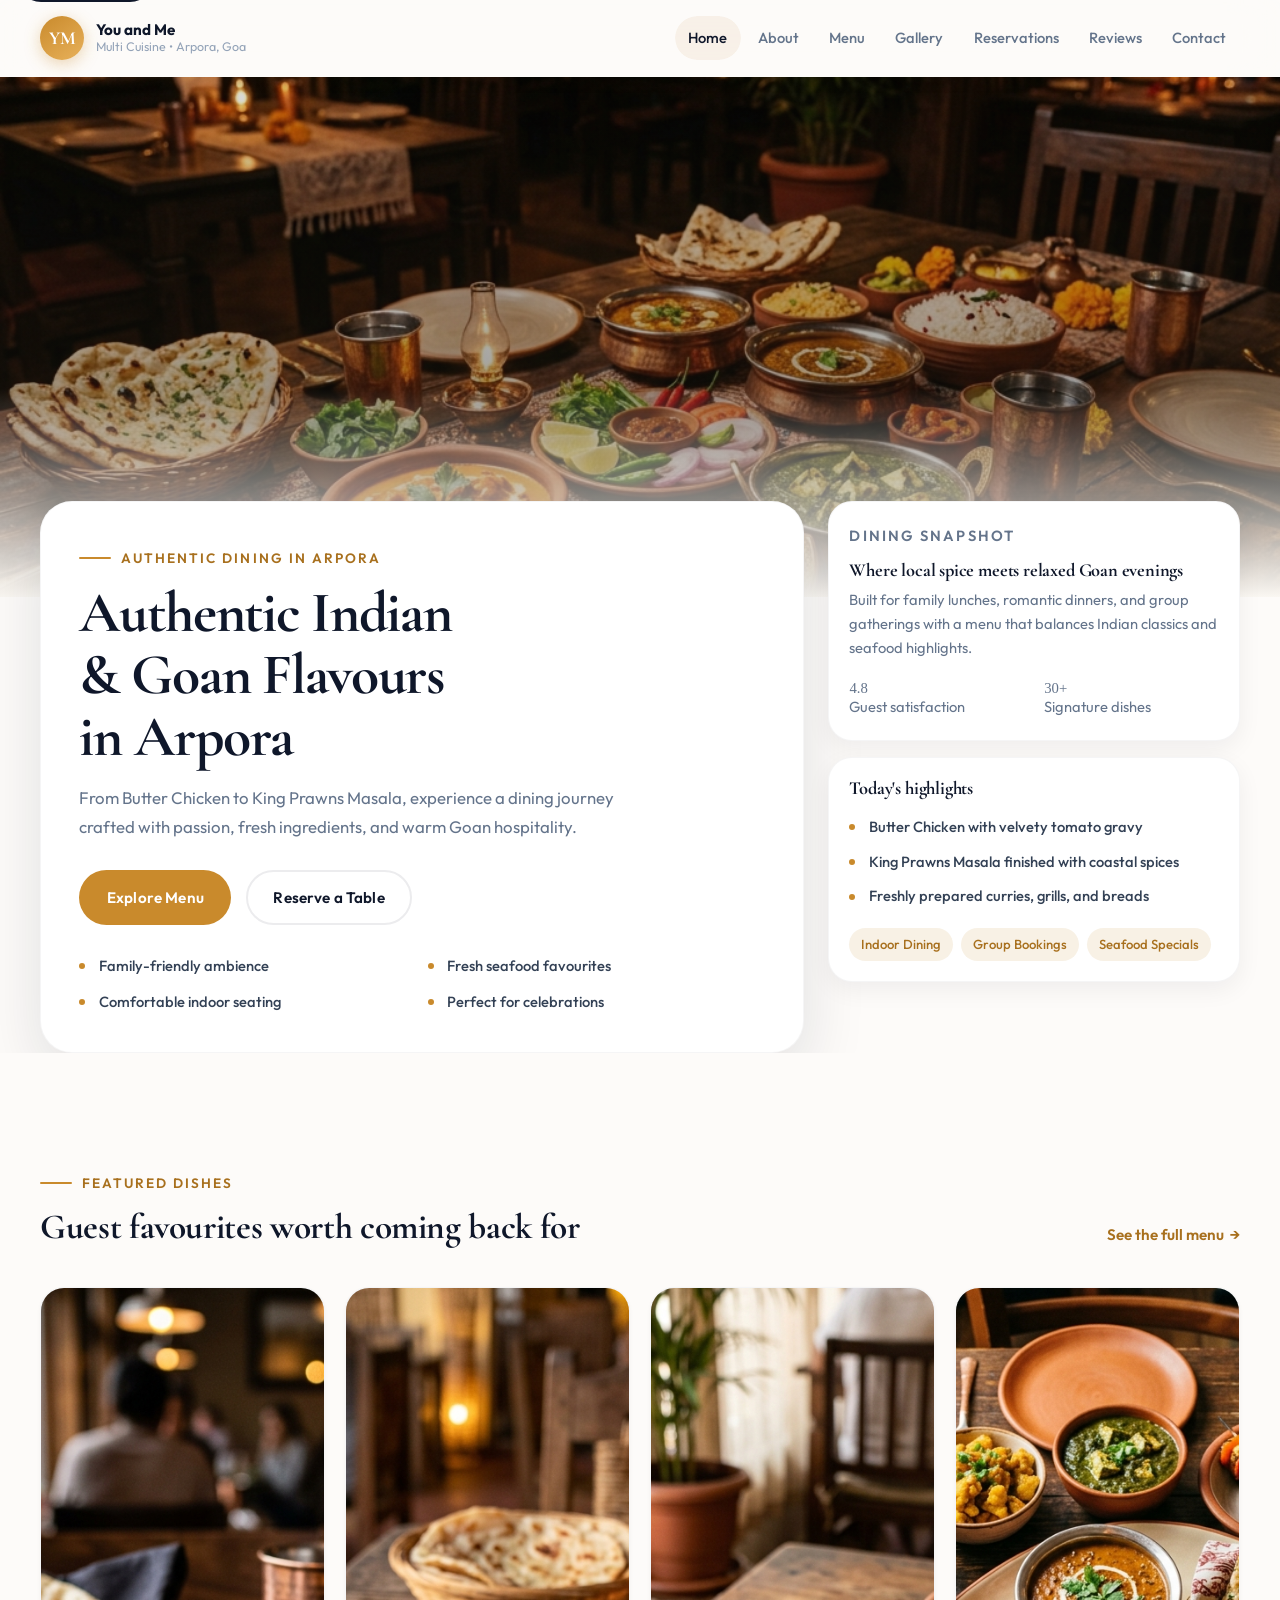
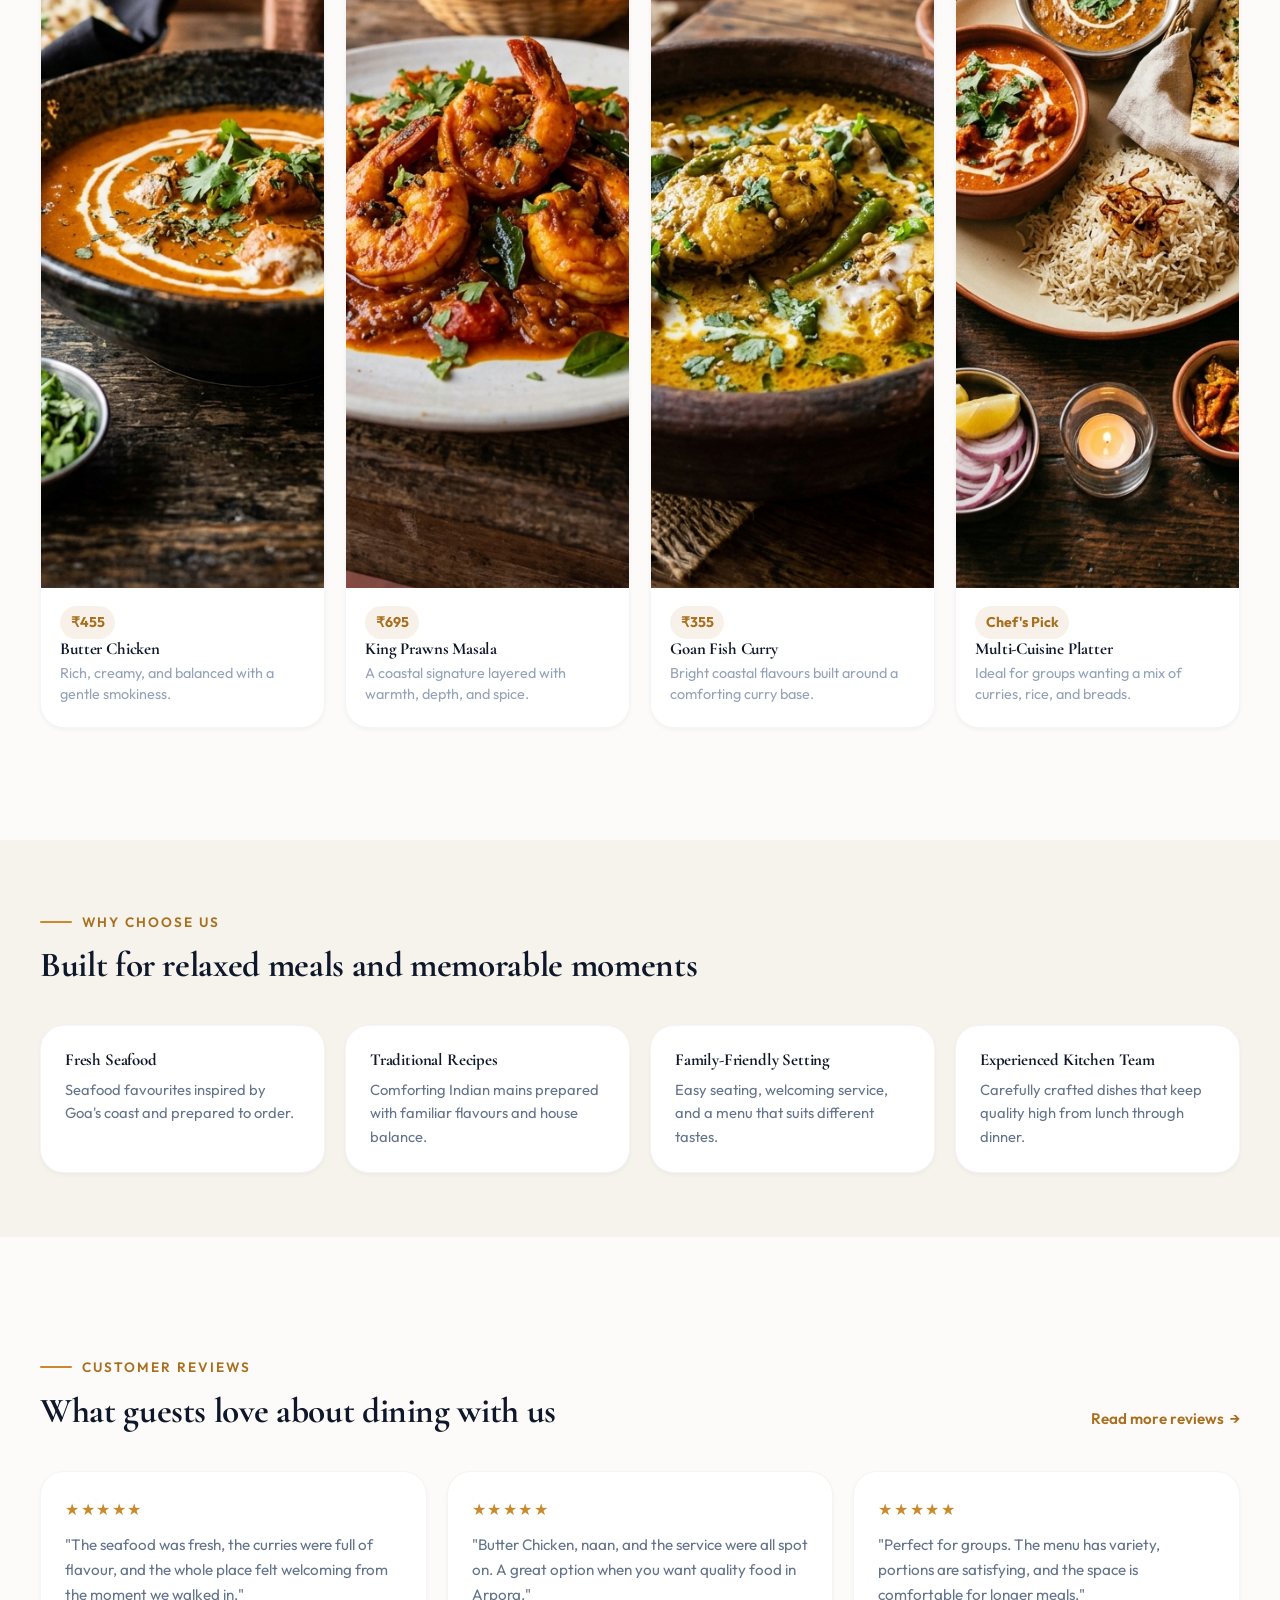
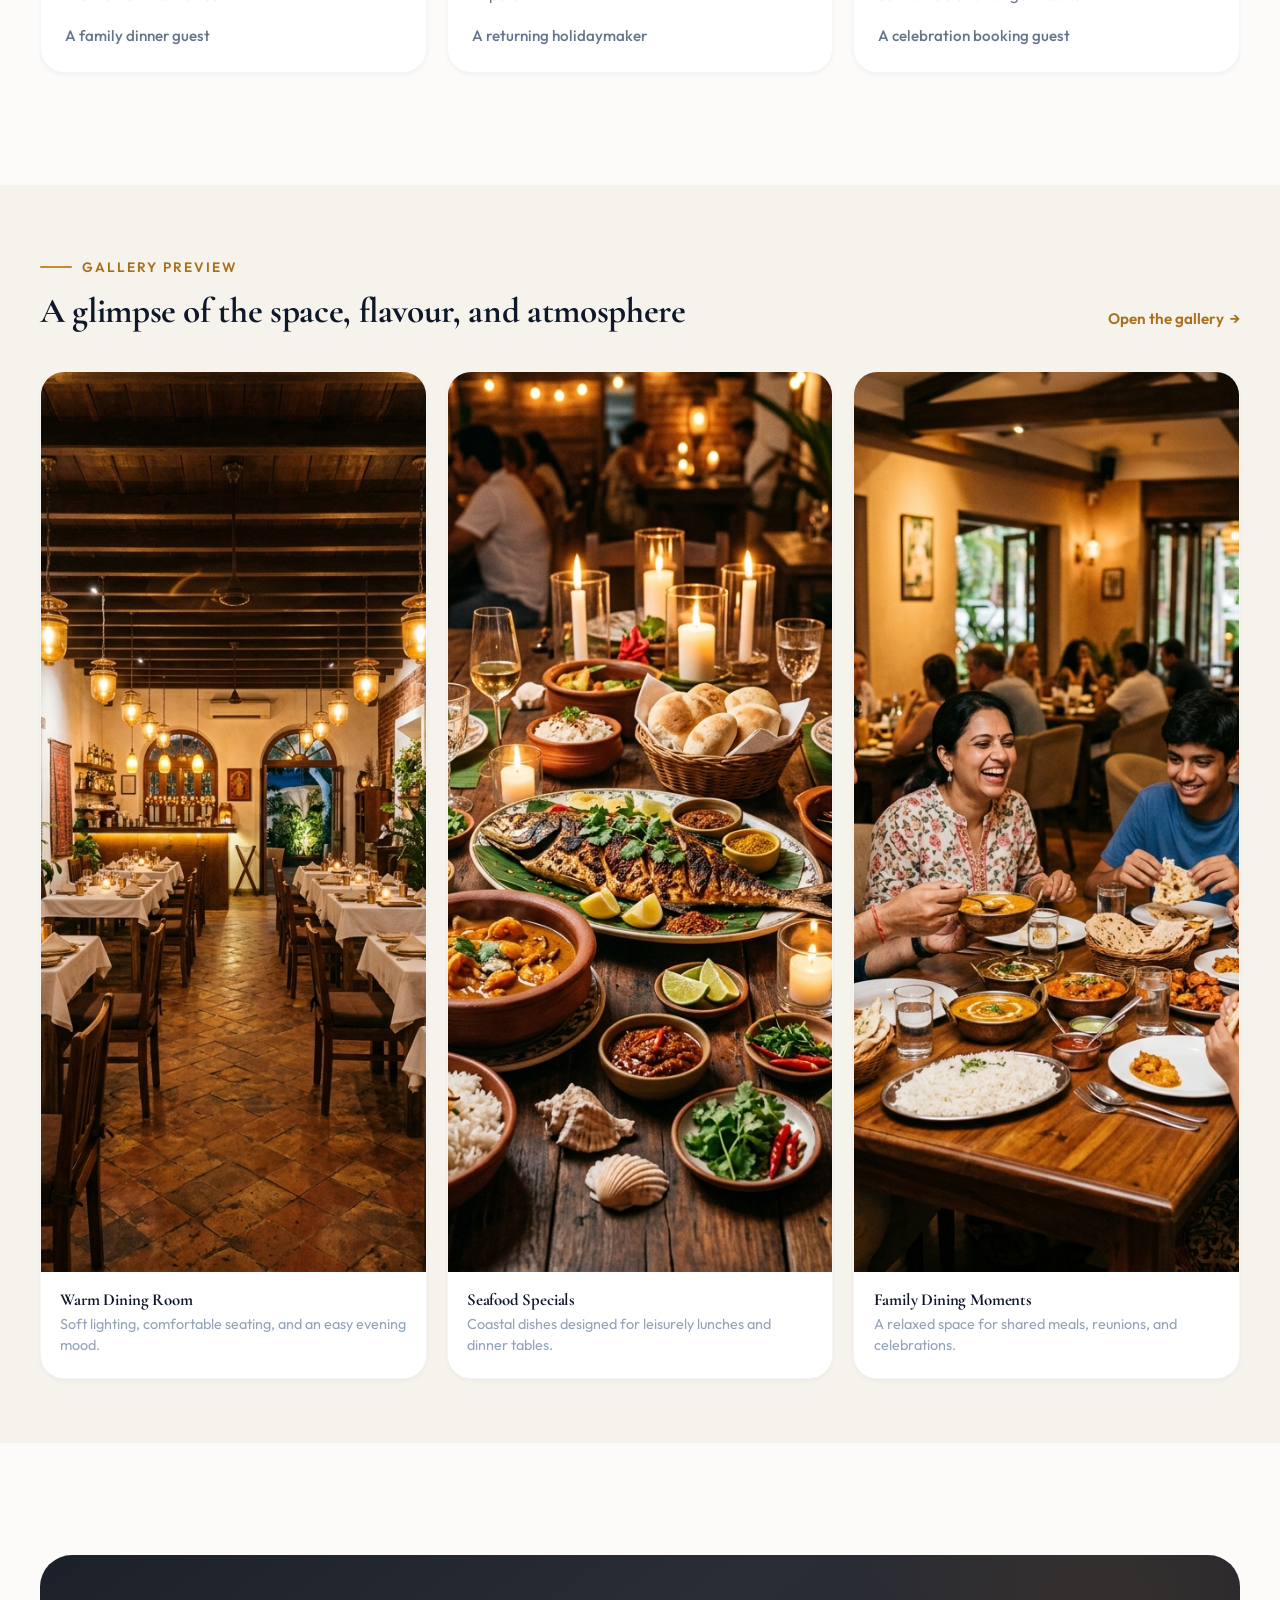
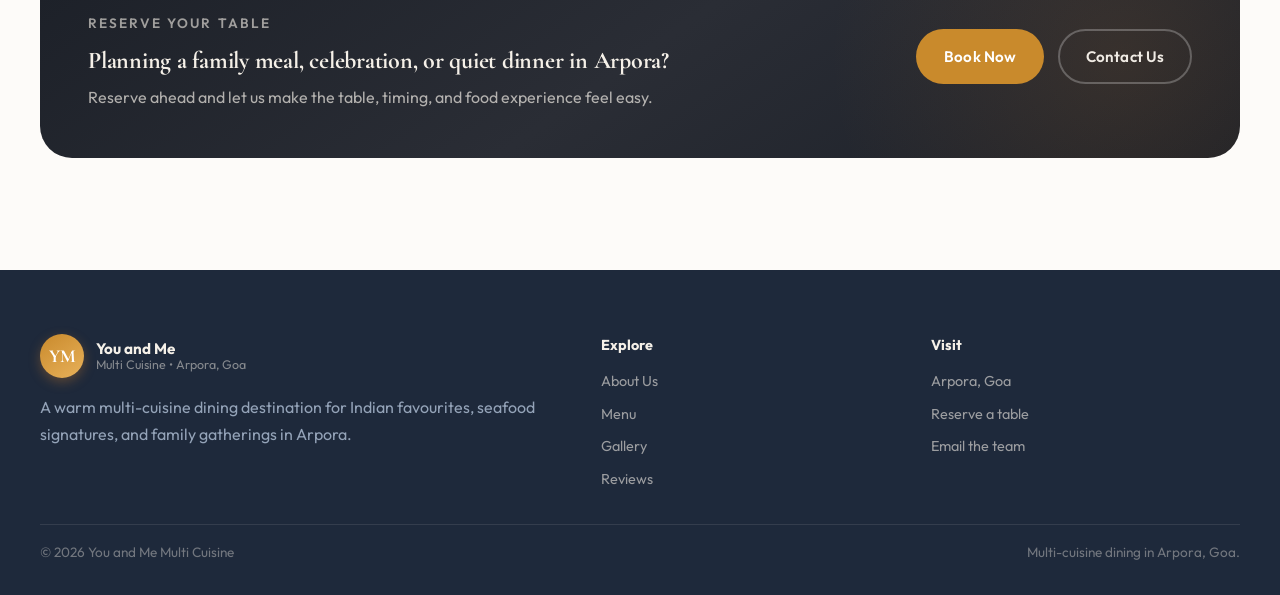
==== commit c0fa121e: "mobile view" ====
--- a/index.html
+++ b/index.html
@@ -16,7 +16,7 @@
     <link rel="preconnect" href="https://fonts.googleapis.com" />
     <link rel="preconnect" href="https://fonts.gstatic.com" crossorigin />
     <link
-      href="https://fonts.googleapis.com/css2?family=Playfair+Display:wght@600;700&family=Poppins:wght@400;500;600;700&display=swap"
+      href="https://fonts.googleapis.com/css2?family=Cormorant+Garamond:wght@600;700&family=Outfit:wght@400;500;600;700&display=swap"
       rel="stylesheet"
     />
     <link rel="stylesheet" href="styles.css" />
--- a/styles.css
+++ b/styles.css
@@ -4,30 +4,30 @@
    =================================================================== */
 
 :root {
-  /* Warm, organic color palette */
-  --color-primary: #b8742d;
-  --color-primary-deep: #8f5a1e;
-  --color-primary-light: #d4a464;
-  --color-secondary: #1c2028;
-  --color-accent: #f5e6d0;
-  --color-background: #faf7f2;
+  /* Premium Refined Light Palette */
+  --color-primary: #c98a2c;
+  --color-primary-deep: #a8701e;
+  --color-primary-light: #e8b15a;
+  --color-secondary: #0f172a;
+  --color-accent: #f8f1e5;
+  --color-background: #fdfbf9;
   --color-surface: #ffffff;
-  --color-surface-warm: #f7f0e6;
-  --color-surface-dark: #1a1611;
-  --color-text: #33302b;
-  --color-text-light: #6b6560;
-  --color-muted: #8a847d;
-  --color-border: rgba(45, 40, 35, 0.1);
-  --color-border-light: rgba(45, 40, 35, 0.06);
-
-  /* Shadows with warmth */
-  --shadow-sm: 0 1px 3px rgba(26, 22, 17, 0.06);
-  --shadow-md: 0 4px 16px rgba(26, 22, 17, 0.08);
-  --shadow-lg: 0 12px 40px rgba(26, 22, 17, 0.12);
-  --shadow-xl: 0 20px 60px rgba(26, 22, 17, 0.16);
-
-  /* Radii — softer, more natural */
-  --radius-sm: 10px;
+  --color-surface-warm: #f6f3ed;
+  --color-surface-dark: #1e293b;
+  --color-text: #334155;
+  --color-text-light: #64748b;
+  --color-muted: #94a3b8;
+  --color-border: rgba(15, 23, 42, 0.08);
+  --color-border-light: rgba(15, 23, 42, 0.04);
+
+  /* Shadows — Softer, more elevated */
+  --shadow-sm: 0 2px 4px rgba(15, 23, 42, 0.04);
+  --shadow-md: 0 8px 24px rgba(15, 23, 42, 0.06);
+  --shadow-lg: 0 16px 40px rgba(15, 23, 42, 0.08);
+  --shadow-xl: 0 24px 64px rgba(15, 23, 42, 0.12);
+
+  /* Radii — slightly more modern/smooth */
+  --radius-sm: 12px;
   --radius-md: 16px;
   --radius-lg: 24px;
   --radius-xl: 32px;
@@ -45,8 +45,8 @@
   --space-4xl: 5.5rem;
   --space-5xl: 7rem;
 
-  --transition: 200ms ease;
-  --transition-slow: 350ms ease;
+  --transition: 250ms cubic-bezier(0.4, 0, 0.2, 1);
+  --transition-slow: 400ms cubic-bezier(0.4, 0, 0.2, 1);
 }
 
 /* ===================== RESET ===================== */
@@ -65,7 +65,7 @@
   min-height: 100dvh;
   background: var(--color-background);
   color: var(--color-text);
-  font-family: "Poppins", sans-serif;
+  font-family: "Outfit", sans-serif;
   font-size: 16px;
   line-height: 1.65;
   -webkit-font-smoothing: antialiased;
@@ -110,7 +110,7 @@
 
 h1, h2, h3, h4, h5, h6 {
   margin: 0;
-  font-family: "Playfair Display", serif;
+  font-family: "Cormorant Garamond", serif;
   line-height: 1.15;
   letter-spacing: -0.01em;
   color: var(--color-secondary);
@@ -209,10 +209,10 @@
   display: inline-block;
   margin: 0 0 0.75rem;
   color: var(--color-primary-deep);
-  font-family: "Poppins", sans-serif;
-  font-size: 0.8rem;
+  font-family: "Outfit", sans-serif;
+  font-size: 0.85rem;
   font-weight: 600;
-  letter-spacing: 0.1em;
+  letter-spacing: 0.15em;
   text-transform: uppercase;
 }
 
@@ -361,9 +361,11 @@
   position: sticky;
   top: 0;
   z-index: 1000;
-  border-bottom: 1px solid var(--color-border-light);
-  background: rgba(250, 247, 242, 0.88);
-  backdrop-filter: blur(20px);
+  border-bottom: 1px solid rgba(255, 255, 255, 0.3);
+  background: rgba(253, 251, 249, 0.75);
+  backdrop-filter: blur(24px);
+  box-shadow: 0 4px 20px rgba(15, 23, 42, 0.03);
+  transition: background-color var(--transition);
 }
 
 .nav-shell {
@@ -371,7 +373,7 @@
   align-items: center;
   justify-content: space-between;
   gap: 1rem;
-  min-height: 72px;
+  min-height: 76px;
 }
 
 .brand {
@@ -393,10 +395,10 @@
   border-radius: 50%;
   background: linear-gradient(145deg, var(--color-primary), var(--color-primary-light));
   color: #fff;
-  font-family: "Playfair Display", serif;
-  font-size: 1.05rem;
+  font-family: "Cormorant Garamond", serif;
+  font-size: 1.15rem;
   font-weight: 700;
-  box-shadow: 0 4px 12px rgba(184, 116, 45, 0.3);
+  box-shadow: 0 4px 16px rgba(201, 138, 44, 0.35);
   transition: transform 0.4s cubic-bezier(0.175, 0.885, 0.32, 1.275);
 }
 
@@ -698,7 +700,7 @@
 
 .page-copy h1,
 .hero-copy h1 {
-  font-family: "Playfair Display", serif;
+  font-family: "Cormorant Garamond", serif;
 }
 
 .page-copy h1 {
@@ -1224,7 +1226,7 @@
 
 .cta-banner h2 {
   color: #f5f0e8;
-  font-family: "Playfair Display", serif;
+  font-family: "Cormorant Garamond", serif;
   margin: 0;
 }
 
@@ -1456,44 +1458,71 @@
 @media (max-width: 960px) {
   .mobile-toggle {
     display: inline-flex;
+    z-index: 2000;
   }
 
   .site-nav {
     position: fixed;
-    top: 72px;
-    right: 1rem;
-    left: 1rem;
-    display: grid;
-    gap: 0.2rem;
-    padding: 0.8rem;
-    border-radius: var(--radius-lg);
-    background: rgba(28, 32, 40, 0.97);
-    box-shadow: var(--shadow-xl);
+    top: 0;
+    right: 0;
+    left: 0;
+    bottom: 0;
+    display: flex;
+    flex-direction: column;
+    align-items: center;
+    justify-content: center;
+    gap: 1.5rem;
+    padding: 2rem;
+    border-radius: 0;
+    background: rgba(15, 23, 42, 0.98);
+    backdrop-filter: blur(20px);
+    box-shadow: none;
     opacity: 0;
     visibility: hidden;
-    transform: translateY(-8px);
+    transform: translateY(10px);
     transition:
-      opacity var(--transition),
-      visibility var(--transition),
-      transform var(--transition);
+      opacity 0.4s cubic-bezier(0.16, 1, 0.3, 1),
+      visibility 0.4s cubic-bezier(0.16, 1, 0.3, 1),
+      transform 0.4s cubic-bezier(0.16, 1, 0.3, 1);
   }
 
   .site-nav a {
-    color: rgba(255, 255, 255, 0.75);
-    padding: 0.7rem 1rem;
+    color: rgba(255, 255, 255, 0.7);
+    padding: 0.5rem;
+    font-size: 1.5rem;
+    font-family: "Cormorant Garamond", serif;
   }
 
   .site-nav a:hover,
   .site-nav a:focus-visible,
   .site-nav a[aria-current="page"] {
-    background: rgba(255, 255, 255, 0.08);
+    background: transparent;
     color: #fff;
+    transform: scale(1.05);
+  }
+
+  .site-nav a::before {
+    display: none;
   }
 
   .site-nav.is-open {
     opacity: 1;
     visibility: visible;
     transform: translateY(0);
+  }
+
+  .mobile-toggle[aria-expanded="true"] span:nth-child(1) {
+    transform: translateY(8px) rotate(45deg);
+    background: #fff;
+  }
+
+  .mobile-toggle[aria-expanded="true"] span:nth-child(2) {
+    opacity: 0;
+  }
+
+  .mobile-toggle[aria-expanded="true"] span:nth-child(3) {
+    transform: translateY(-8px) rotate(-45deg);
+    background: #fff;
   }
 
   .hero-grid,
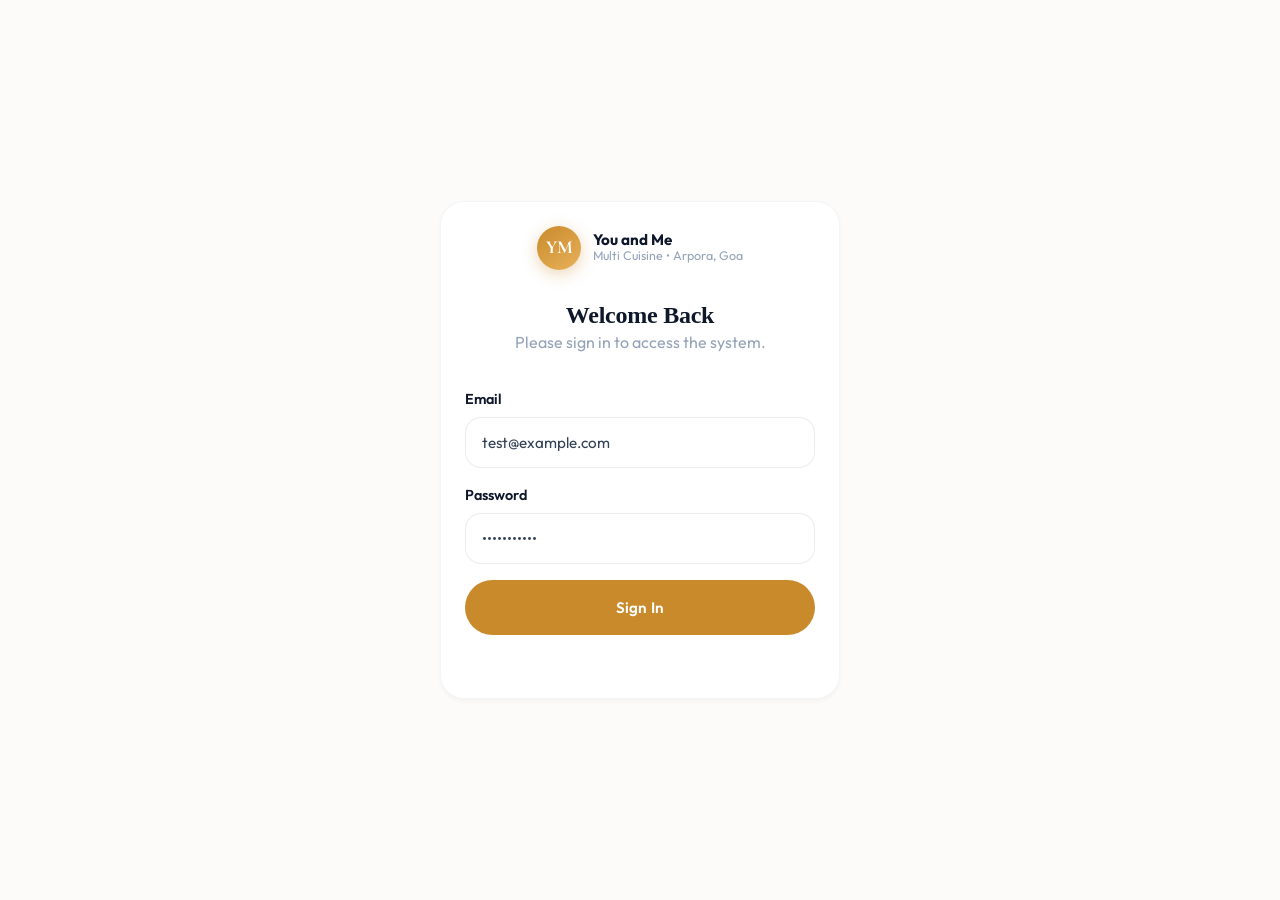
==== commit 6f6422be: "admin panel" ====
--- a/index.html
+++ b/index.html
@@ -70,6 +70,7 @@
           <a href="reservations.html">Reservations</a>
           <a href="reviews.html">Reviews</a>
           <a href="contact.html">Contact</a>
+          <a href="admin.html">Admin</a>
         </nav>
       </div>
     </header>
--- a/styles.css
+++ b/styles.css
@@ -58,6 +58,7 @@
 
 html {
   scroll-behavior: smooth;
+  overflow-x: hidden;
 }
 
 body {
@@ -70,6 +71,7 @@
   line-height: 1.65;
   -webkit-font-smoothing: antialiased;
   transition: opacity 300ms ease, transform 300ms ease;
+  overflow-x: hidden;
 }
 
 body.loading {
@@ -1632,3 +1634,250 @@
     transform: none;
   }
 }
+
+/* ===================== ADMIN PANEL ===================== */
+.admin-dashboard {
+  display: flex;
+  flex-direction: column;
+  gap: 2rem;
+}
+
+.admin-summary-grid {
+  display: grid;
+  grid-template-columns: repeat(3, minmax(0, 1fr));
+  gap: 1.25rem;
+}
+
+.admin-stat-card {
+  padding: 1.5rem;
+  border-radius: var(--radius-lg);
+  background: var(--color-surface);
+  border: 1px solid var(--color-border-light);
+  box-shadow: var(--shadow-sm);
+  display: flex;
+  flex-direction: column;
+  gap: 0.5rem;
+}
+
+.admin-stat-card span {
+  color: var(--color-text-light);
+  font-size: 0.95rem;
+  font-weight: 500;
+  text-transform: uppercase;
+  letter-spacing: 0.05em;
+}
+
+.admin-stat-card strong {
+  font-family: "Playfair Display", serif;
+  font-size: 2.5rem;
+  line-height: 1;
+  color: var(--color-primary-deep);
+}
+
+.admin-control-bar {
+  display: flex;
+  flex-wrap: wrap;
+  align-items: center;
+  justify-content: space-between;
+  gap: 1.5rem;
+  padding: 1rem;
+  border-radius: var(--radius-lg);
+  background: var(--color-surface);
+  border: 1px solid var(--color-border-light);
+  box-shadow: var(--shadow-sm);
+}
+
+.admin-tools {
+  display: flex;
+  flex-wrap: wrap;
+  align-items: center;
+  gap: 1rem;
+  flex: 1;
+  justify-content: flex-end;
+}
+
+.admin-search {
+  flex: 1;
+  min-width: 200px;
+  max-width: 300px;
+}
+
+.admin-search label {
+  display: none;
+}
+
+.admin-action-row {
+  display: flex;
+  gap: 0.5rem;
+}
+
+.database-status {
+  text-align: right;
+  font-size: 0.85rem;
+  color: var(--color-text-light);
+  margin-top: -1rem;
+}
+
+.admin-list {
+  display: flex;
+  flex-direction: column;
+  gap: 1rem;
+}
+
+.admin-empty {
+  padding: 3rem;
+  text-align: center;
+  color: var(--color-muted);
+  background: var(--color-surface-warm);
+  border-radius: var(--radius-lg);
+}
+
+.admin-record {
+  padding: 1.5rem;
+  border-radius: var(--radius-lg);
+  background: var(--color-surface);
+  border: 1px solid var(--color-border-light);
+  box-shadow: var(--shadow-sm);
+  display: flex;
+  flex-direction: column;
+  gap: 1rem;
+}
+
+.admin-record-head {
+  display: flex;
+  justify-content: space-between;
+  align-items: flex-start;
+  gap: 1rem;
+  padding-bottom: 1rem;
+  border-bottom: 1px solid var(--color-border-light);
+}
+
+.admin-record-kicker {
+  font-size: 0.85rem;
+  color: var(--color-primary-deep);
+  text-transform: uppercase;
+  letter-spacing: 0.05em;
+  font-weight: 600;
+  margin-bottom: 0.25rem;
+}
+
+.admin-record-head h3 {
+  font-size: 1.2rem;
+  margin: 0;
+}
+
+.admin-status-select {
+  padding: 0.5rem 2rem 0.5rem 1rem;
+  border-radius: var(--radius-pill);
+  border: 1px solid var(--color-border);
+  background: var(--color-surface-warm);
+  font-size: 0.9rem;
+  font-weight: 600;
+  color: var(--color-secondary);
+  cursor: pointer;
+}
+
+.admin-detail-grid {
+  display: grid;
+  grid-template-columns: repeat(auto-fit, minmax(200px, 1fr));
+  gap: 1rem;
+}
+
+.admin-detail-grid div {
+  display: flex;
+  flex-direction: column;
+  gap: 0.2rem;
+}
+
+.admin-detail-grid span {
+  font-size: 0.85rem;
+  color: var(--color-text-light);
+  text-transform: uppercase;
+  letter-spacing: 0.05em;
+}
+
+.admin-detail-grid strong {
+  font-size: 1rem;
+  color: var(--color-text);
+}
+
+.admin-order-items {
+  padding: 1rem;
+  background: var(--color-surface-warm);
+  border-radius: var(--radius-md);
+  display: flex;
+  flex-direction: column;
+  gap: 0.5rem;
+}
+
+.admin-order-items div {
+  display: flex;
+  justify-content: space-between;
+  font-size: 0.95rem;
+}
+
+.admin-actions {
+  display: flex;
+  justify-content: space-between;
+  align-items: center;
+  padding-top: 1rem;
+  border-top: 1px solid var(--color-border-light);
+}
+
+.admin-record-id {
+  font-size: 0.85rem;
+  color: var(--color-muted);
+  font-family: monospace;
+}
+
+.btn-danger {
+  background: transparent;
+  color: #ef4444;
+  border-color: rgba(239, 68, 68, 0.3);
+}
+
+.btn-danger:hover {
+  background: #fef2f2;
+  border-color: #ef4444;
+}
+
+/* Media Queries for Admin Panel */
+@media (max-width: 960px) {
+  .admin-summary-grid {
+    grid-template-columns: repeat(2, minmax(0, 1fr));
+  }
+}
+
+@media (max-width: 700px) {
+  .admin-summary-grid {
+    grid-template-columns: 1fr;
+  }
+
+  .admin-control-bar {
+    flex-direction: column;
+    align-items: stretch;
+  }
+
+  .admin-tools {
+    flex-direction: column;
+    align-items: stretch;
+  }
+
+  .admin-search {
+    max-width: none;
+  }
+
+  .admin-record-head {
+    flex-direction: column;
+  }
+
+  .admin-actions {
+    flex-direction: column;
+    align-items: flex-start;
+    gap: 1rem;
+  }
+  
+  .admin-actions .btn {
+    width: 100%;
+  }
+}
